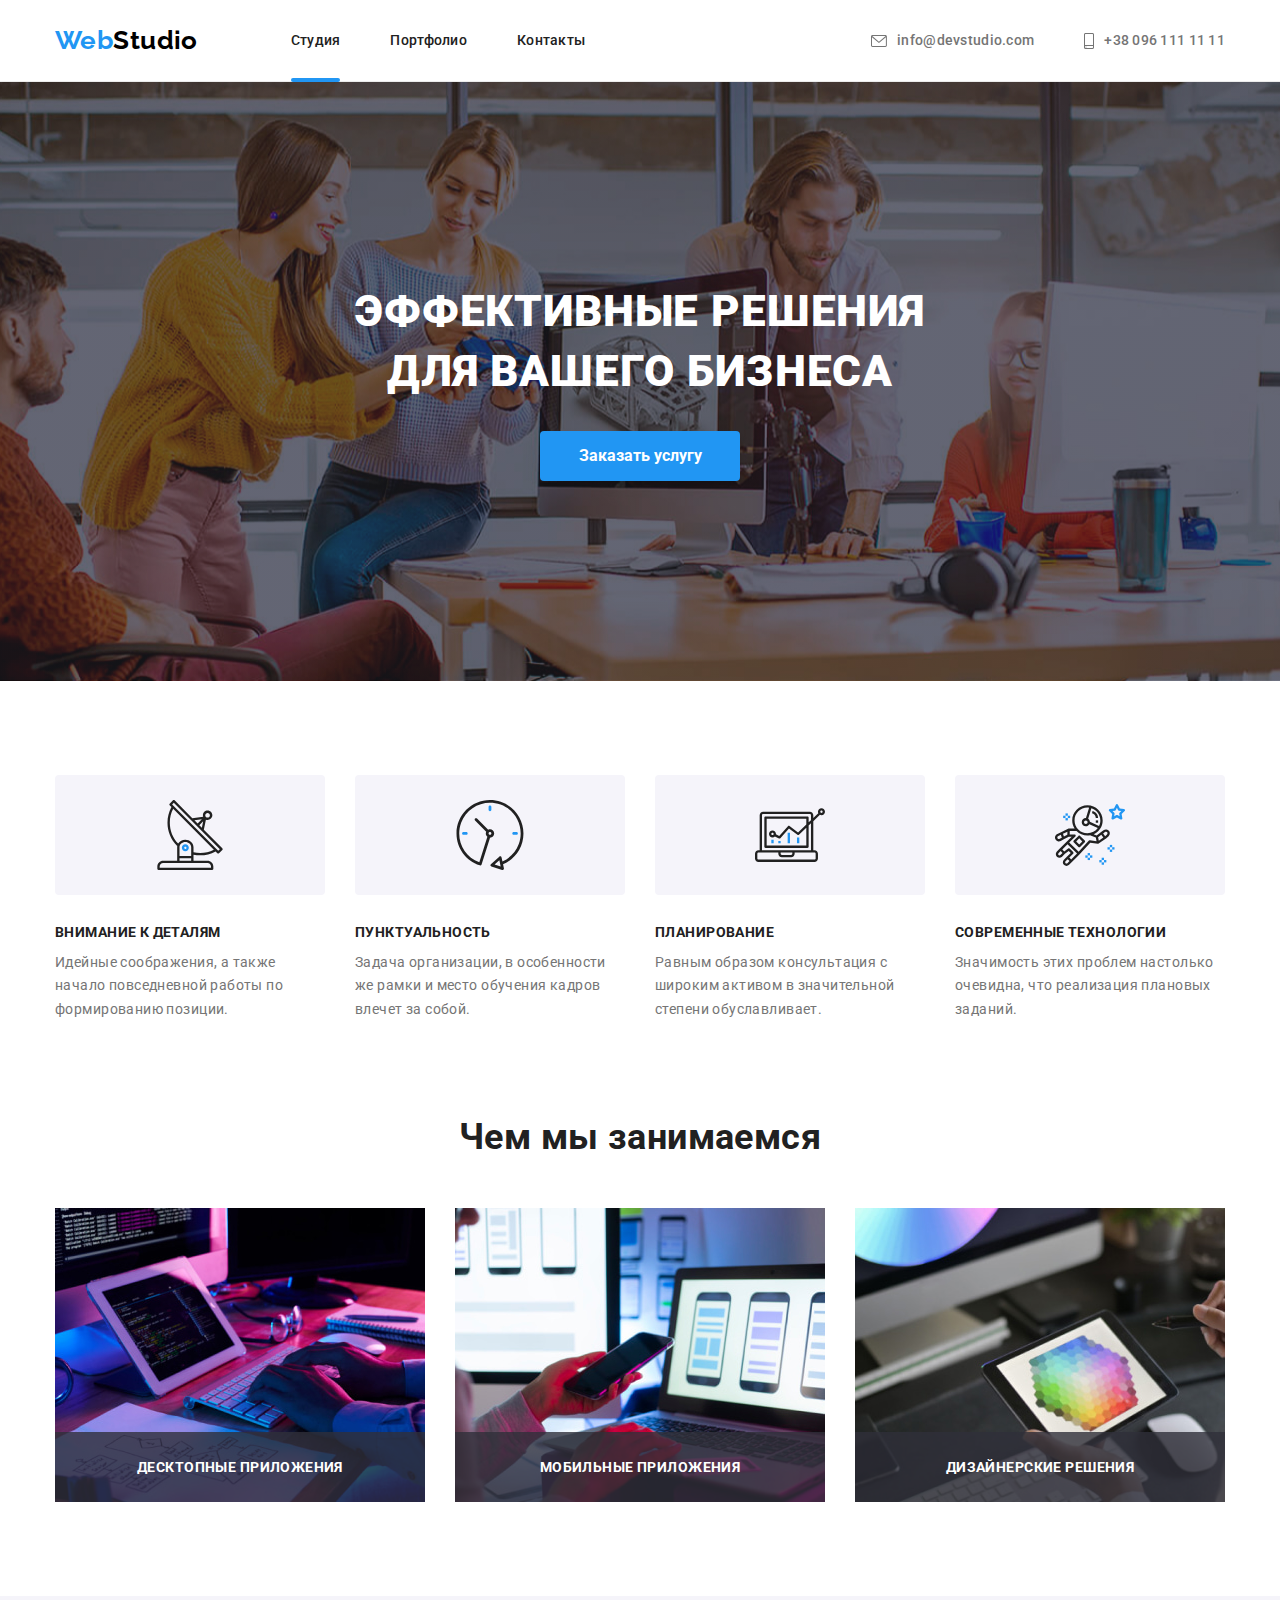
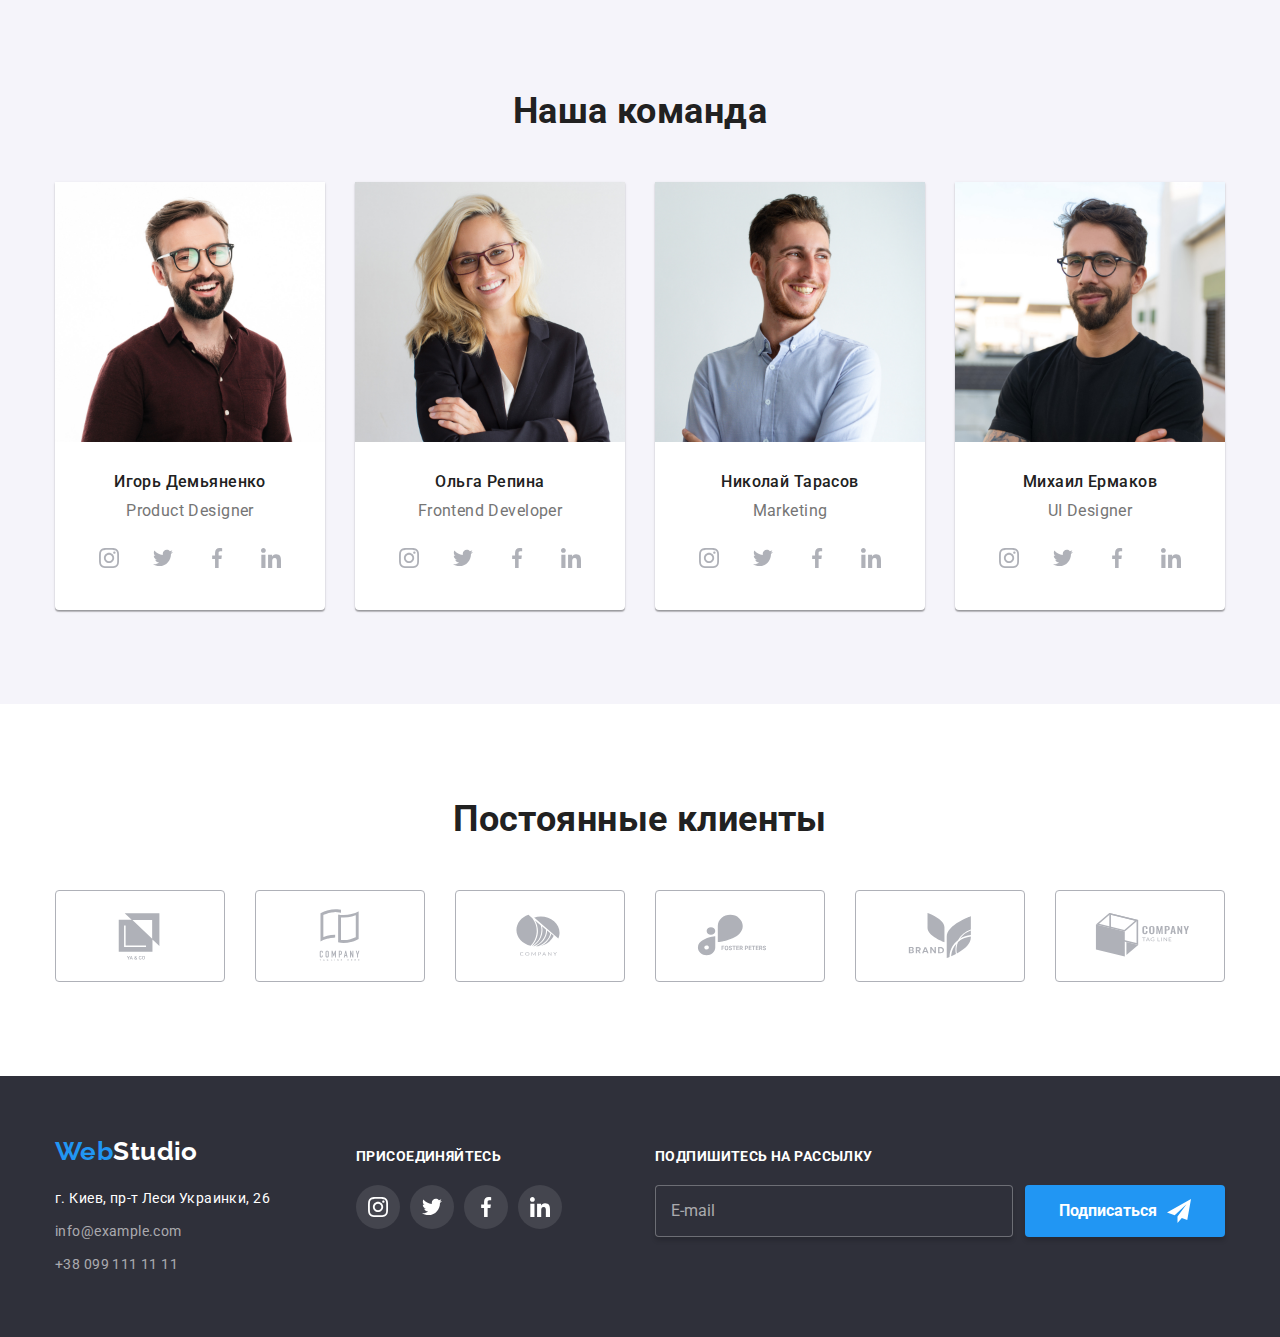
==== index.html @ 21c4114b "Initial commit" ====
<!DOCTYPE html>
<html lang="ru">
  <head>
    <meta charset="UTF-8" />
    <meta http-equiv="X-UA-Compatible" content="IE=edge" />
    <meta name="viewport" content="width=device-width, initial-scale=1.0" />
    <title>WebStudio</title>
    <!-- нормалізатор -->
    <link
      rel="stylesheet"
      href="https://cdn.jsdelivr.net/npm/modern-normalize@1.1.0/modern-normalize.min.css"
    />
    <!-- підключення шрифтів -->
    <link rel="preconnect" href="https://fonts.googleapis.com" />
    <link rel="preconnect" href="https://fonts.gstatic.com" crossorigin />
    <link
      href="https://fonts.googleapis.com/css2?family=Raleway:wght@700&family=Roboto:wght@400;500;700;900&display=swap"
      rel="stylesheet"
    />
    <!-- підключення файлу стилів -->
    <link rel="stylesheet" href="./css/styles.css" />
  </head>
  <body>
    <!--заголовок страницы-->
    <header class="header">
      <div class="container">
        <nav class="header-nav">
          <a class="logo link" href=""
            >Web<span class="logo-header">Studio</span></a
          >

          <ul class="header-nav-list">
            <li class="header-nav-item">
              <a class="header-nav-link link header-nav-link-active" href=""
                >Студия</a
              >
            </li>
            <li class="header-nav-item">
              <a class="header-nav-link link" href="./portfolio.html"
                >Портфолио</a
              >
            </li>
            <li class="header-nav-item">
              <a class="header-nav-link link" href="">Контакты</a>
            </li>
          </ul>
          <ul class="header-contacts">
            <li class="header-contacts-item">
              <a
                class="header-contacts-link link"
                href="mailto:info@devstudio.com"
              >
                <svg class="header-contacts-post header-contacts-icon">
                  <use href="./images/icons.svg#icon-post"></use>
                </svg>
                info@devstudio.com</a
              >
            </li>
            <li class="header-contacts-item">
              <a class="header-contacts-link link" href="tel:+380961111111"
                ><svg class="header-contacts-phone header-contacts-icon">
                  <use href="./images/icons.svg#icon-phone"></use>
                </svg>
                +38 096 111 11 11</a
              >
            </li>
          </ul>
        </nav>
      </div>
    </header>
    <main>
      <div class="header-underline"></div>
      <!--section hero-->
      <section class="hero">
        <div class="hero-container">
          <h1 class="hero-title">
            ЭФФЕКТИВНЫЕ РЕШЕНИЯ <br />ДЛЯ ВАШЕГО БИЗНЕСА
          </h1>
          <button class="button" type="button" data-modal-open>
            Заказать услугу
          </button>
        </div>
      </section>

      <!--Наши преимущества Features-->
      <section class="features">
        <div class="container">
          <h2 class="visually-hidden">Features</h2>
          <ul class="features-list">
            <li class="features-item">
              <div class="features-wrap">
                <svg class="features-icon">
                  <use href="./images/icons.svg#icon-antenna"></use>
                </svg>
              </div>
              <h3 class="features-list-title">ВНИМАНИЕ К ДЕТАЛЯМ</h3>
              <p class="features-list-txt">
                Идейные соображения, а также начало повседневной работы по
                формированию позиции.
              </p>
            </li>
            <li class="features-item">
              <div class="features-wrap">
                <svg class="features-icon">
                  <use href="./images/icons.svg#icon-clock"></use>
                </svg>
              </div>
              <h3 class="features-list-title">ПУНКТУАЛЬНОСТЬ</h3>
              <p class="features-list-txt">
                Задача организации, в особенности же рамки и место обучения
                кадров влечет за собой.
              </p>
            </li>
            <li class="features-item">
              <div class="features-wrap">
                <svg class="features-icon">
                  <use href="./images/icons.svg#icon-diagram"></use>
                </svg>
              </div>
              <h3 class="features-list-title">ПЛАНИРОВАНИЕ</h3>
              <p class="features-list-txt">
                Равным образом консультация с широким активом в значительной
                степени обуславливает.
              </p>
            </li>
            <li class="features-item">
              <div class="features-wrap">
                <svg class="features-icon">
                  <use href="./images/icons.svg#icon-astronaut"></use>
                </svg>
              </div>
              <h3 class="features-list-title">СОВРЕМЕННЫЕ ТЕХНОЛОГИИ</h3>
              <p class="features-list-txt">
                Значимость этих проблем настолько очевидна, что реализация
                плановых заданий.
              </p>
            </li>
          </ul>
        </div>
      </section>

      <!--Чем занимаемся Services-->
      <section class="services">
        <div class="container">
          <h2 class="title">Чем мы занимаемся</h2>
          <ul class="services-list">
            <li class="services-item">
              <div class="services-tumb">
                <img
                  class="image-block"
                  src="./images/photobox1.jpg"
                  alt="верстальщик пишет код"
                  width="370"
                  height="294"
                />
                <p class="services-tumb-text">Десктопные приложения</p>
              </div>
            </li>
            <li class="services-item">
              <div class="services-tumb">
                <img
                  class="image-block"
                  src="./images/photobox2.jpg"
                  alt="человек держит в левой руке смартфон, рядом стоит ноутбук, на котором изображено 3 смартфона"
                  width="370"
                  height="294"
                />
                <p class="services-tumb-text">Мобильные приложения</p>
              </div>
            </li>
            <li class="services-item">
              <div class="services-tumb">
                <img
                  class="image-block"
                  src="./images/photobox3.jpg"
                  alt="в левой руке планшет с изображением 6-гранника, в правой руке stylus-ручка"
                  width="370"
                  height="294"
                />
                <p class="services-tumb-text">Дизайнерские решения</p>
              </div>
            </li>
          </ul>
        </div>
      </section>
      <!--Наша команда Team-->
      <section class="team">
        <div class="container">
          <h2 class="title">Наша команда</h2>
          <ul class="team-list">
            <li class="team-item">
              <img
                class="team-image image-block"
                src="./images/teamcard1.jpg"
                alt="Игорь Демьяненко"
                width="270"
                height="260"
              />
              <h3 class="team-item-title">Игорь Демьяненко</h3>
              <p class="team-item-txt">Product Designer</p>

              <ul class="social-links">
                <li class="social-item">
                  <a class="social-link" href="">
                    <svg class="social-link-icon">
                      <use href="./images/icons.svg#icon-instagram"></use>
                    </svg>
                  </a>
                </li>
                <li class="social-item">
                  <a class="social-link" href="">
                    <svg class="social-link-icon">
                      <use href="./images/icons.svg#icon-twitter"></use>
                    </svg>
                  </a>
                </li>
                <li class="social-item">
                  <a class="social-link" href="">
                    <svg class="social-link-icon">
                      <use href="./images/icons.svg#icon-facebook"></use>
                    </svg>
                  </a>
                </li>
                <li class="social-item">
                  <a class="social-link" href="">
                    <svg class="social-link-icon">
                      <use href="./images/icons.svg#icon-linkedin"></use>
                    </svg>
                  </a>
                </li>
              </ul>
            </li>
            <li class="team-item">
              <img
                class="team-image image-block"
                src="./images/teamcard2.jpg"
                alt="Ольга Репина"
                width="270"
                height="260"
              />
              <h3 class="team-item-title">Ольга Репина</h3>
              <p class="team-item-txt">Frontend Developer</p>
              <ul class="social-links">
                <li class="social-item">
                  <a class="social-link" href="">
                    <svg class="social-link-icon">
                      <use href="./images/icons.svg#icon-instagram"></use>
                    </svg>
                  </a>
                </li>
                <li class="social-item">
                  <a class="social-link" href="">
                    <svg class="social-link-icon">
                      <use href="./images/icons.svg#icon-twitter"></use>
                    </svg>
                  </a>
                </li>
                <li class="social-item">
                  <a class="social-link" href="">
                    <svg class="social-link-icon">
                      <use href="./images/icons.svg#icon-facebook"></use>
                    </svg>
                  </a>
                </li>
                <li class="social-item">
                  <a class="social-link" href="">
                    <svg class="social-link-icon">
                      <use href="./images/icons.svg#icon-linkedin"></use>
                    </svg>
                  </a>
                </li>
              </ul>
            </li>
            <li class="team-item">
              <img
                class="team-image image-block"
                src="./images/teamcard3.jpg"
                alt="Николай Тарасов"
                width="270"
                height="260"
              />
              <h3 class="team-item-title">Николай Тарасов</h3>
              <p class="team-item-txt">Marketing</p>
              <ul class="social-links">
                <li class="social-item">
                  <a class="social-link" href="">
                    <svg class="social-link-icon">
                      <use href="./images/icons.svg#icon-instagram"></use>
                    </svg>
                  </a>
                </li>
                <li class="social-item">
                  <a class="social-link" href="">
                    <svg class="social-link-icon">
                      <use href="./images/icons.svg#icon-twitter"></use>
                    </svg>
                  </a>
                </li>
                <li class="social-item">
                  <a class="social-link" href="">
                    <svg class="social-link-icon">
                      <use href="./images/icons.svg#icon-facebook"></use>
                    </svg>
                  </a>
                </li>
                <li class="social-item">
                  <a class="social-link" href="">
                    <svg class="social-link-icon">
                      <use href="./images/icons.svg#icon-linkedin"></use>
                    </svg>
                  </a>
                </li>
              </ul>
            </li>
            <li class="team-item">
              <img
                class="team-image image-block"
                src="./images/teamcard4.jpg"
                alt="Михаил Ермаков"
                width="270"
                height="260"
              />
              <h3 class="team-item-title">Михаил Ермаков</h3>
              <p class="team-item-txt">UI Designer</p>
              <ul class="social-links">
                <li class="social-item">
                  <a class="social-link" href="">
                    <svg class="social-link-icon">
                      <use href="./images/icons.svg#icon-instagram"></use>
                    </svg>
                  </a>
                </li>
                <li class="social-item">
                  <a class="social-link" href="">
                    <svg class="social-link-icon">
                      <use href="./images/icons.svg#icon-twitter"></use>
                    </svg>
                  </a>
                </li>
                <li class="social-item">
                  <a class="social-link" href="">
                    <svg class="social-link-icon">
                      <use href="./images/icons.svg#icon-facebook"></use>
                    </svg>
                  </a>
                </li>
                <li class="social-item">
                  <a class="social-link" href="">
                    <svg class="social-link-icon">
                      <use href="./images/icons.svg#icon-linkedin"></use>
                    </svg>
                  </a>
                </li>
              </ul>
            </li>
          </ul>
        </div>
      </section>
      <!-- Our Clients Наші постійні клієнти -->
      <section class="clients">
        <div class="container">
          <h2 class="title">Постоянные клиенты</h2>
          <ul class="clients-list">
            <li class="clients-item">
              <a class="clients-link" href=""
                ><svg class="icon">
                  <use href="./images/icons.svg#icon-client1"></use>
                </svg>
              </a>
            </li>
            <li class="clients-item">
              <a class="clients-link" href="">
                <svg class="icon">
                  <use href="./images/icons.svg#icon-client2"></use>
                </svg>
              </a>
            </li>
            <li class="clients-item">
              <a class="clients-link" href="">
                <svg class="icon">
                  <use href="./images/icons.svg#icon-client3"></use>
                </svg>
              </a>
            </li>
            <li class="clients-item">
              <a class="clients-link" href="">
                <svg class="icon">
                  <use href="./images/icons.svg#icon-client4"></use>
                </svg>
              </a>
            </li>
            <li class="clients-item">
              <a class="clients-link" href="">
                <svg class="icon">
                  <use href="./images/icons.svg#icon-client5"></use>
                </svg>
              </a>
            </li>
            <li class="clients-item">
              <a class="clients-link" href="">
                <svg class="icon">
                  <use href="./images/icons.svg#icon-client6"></use>
                </svg>
              </a>
            </li>
          </ul>
        </div>
      </section>
    </main>
    <!--подвал страницы-->
    <footer class="footer">
      <div class="footer-container container">
        <div class="footer-inner-adress">
          <a class="logo link" href=""
            >Web<span class="logo-footer">Studio</span></a
          >
          <address class="footer-text">
            <ul class="footer-list">
              <li class="footer-list-item">г. Киев, пр-т Леси Украинки, 26</li>
              <li class="footer-list-item">
                <a class="footer-contacts link" href="mailto:info@example.com"
                  >info@example.com</a
                >
              </li>
              <li class="footer-list-item">
                <a class="footer-contacts link" href="tel:+380991111111"
                  >+38 099 111 11 11</a
                >
              </li>
            </ul>
          </address>
        </div>
        <div class="footer-inner-link">
          <p class="fotter-inner-text">присоединяйтесь</p>
          <ul class="social-links">
            <li class="social-item">
              <a class="social-link" href="">
                <svg class="social-link-icon">
                  <use href="./images/icons.svg#icon-instagram"></use>
                </svg>
              </a>
            </li>
            <li class="social-item">
              <a class="social-link" href="">
                <svg class="social-link-icon">
                  <use href="./images/icons.svg#icon-twitter"></use>
                </svg>
              </a>
            </li>
            <li class="social-item">
              <a class="social-link" href="">
                <svg class="social-link-icon">
                  <use href="./images/icons.svg#icon-facebook"></use>
                </svg>
              </a>
            </li>
            <li class="social-item">
              <a class="social-link" href="">
                <svg class="social-link-icon">
                  <use href="./images/icons.svg#icon-linkedin"></use>
                </svg>
              </a>
            </li>
          </ul>
        </div>
        <form class="form-news">
          <div class="form-newsletter">
            <label for="email" class="form-newsletter-label">
              Подпишитесь на рассылку
            </label>
            <div class="form-newsletter-wrap">
              <input
                id="email"
                type="email"
                name="email"
                placeholder="E-mail"
                class="form-newsletter-input"
              />
              <button type="submit" class="form-newsletter-button button">
                <span class="form-newletter-text">Подписаться</span>
                <svg class="form-newsletter-icon">
                  <use href="./images/icons.svg#icon-send"></use>
                </svg>
              </button>
            </div>
          </div>
        </form>
      </div>
    </footer>
    <!-- модальне вікно -->
    <div class="beckdrop is-hidden" data-modal>
      <div class="modal">
        <button class="modal-button" type="button" data-modal-close>
          <svg class="modal-icon">
            <use href="./images/icons.svg#icon-close-18"></use>
          </svg>
        </button>
        <p class="modal-title">Оставьте свои данные, мы вам перезвоним</p>
        <form name="form-contacts-callback" class="form-contacts-callback">
          <div class="contacts-callback-wrap">
            <label for="name" class="contacts-callback-label">Имя</label>
            <div class="contacts-callback-inner contacts-callback-box">
              <svg class="contacts-callback-icon">
                <use href="./images/icons.svg#icon-person"></use>
              </svg>
              <input
                id="name"
                type="text"
                name="name"
                class="contacts-callback-input"
              />
            </div>

            <label for="phone" class="contacts-callback-label">Телефон</label>
            <div class="contacts-callback-inner contacts-callback-box">
              <svg class="contacts-callback-icon">
                <use href="./images/icons.svg#icon-phone-modal"></use>
              </svg>
              <input
                id="phone"
                type="tel"
                name="phone"
                class="contacts-callback-input"
              />
            </div>

            <label for="email" class="contacts-callback-label">Почта</label>
            <div class="contacts-callback-inner contacts-callback-box">
              <svg class="contacts-callback-icon">
                <use href="./images/icons.svg#icon-email-modal"></use>
              </svg>
              <input
                id="email"
                type="email"
                name="email"
                class="contacts-callback-input"
              />
            </div>

            <label for="comment" class="contacts-callback-label"
              >Комментарий</label
            >
            <textarea
              id="comment"
              name="comment"
              placeholder="Введите текст"
              class="contacts-callback-textarea contacts-callback-box"
            ></textarea>

            <div class="contacts-callback-check">
              <input
                id="check-contacts"
                type="checkbox"
                name="check-contacts"
                value="enabled"
                class="contacts-callback-checkbox visually-hidden"
              />

              <label for="check-contacts">
                <span class="check-contacts-label"
                  >Соглашаюсь с рассылкой и принимаю</span
                >
                <a class="check-contacts-link link" href="">Условия договора</a>
              </label>
            </div>
          </div>
          <button class="button submit-button" type="submit">Отправить</button>
        </form>
      </div>
    </div>
    <script src="./js/modal.js"></script>
  </body>
</html>
---- css/styles.css ----
:root {
  /* час трансформації */
  --trans-duration: 250ms;
  /* функція розподілу часу */
  --trans-timing-func: cubic-bezier(0.4, 0, 0.2, 1);
  /* основний шрифт */
  --primary-font: roboto, sans-serif;
  /* шрифт для лого */
  --logo-font: Raleway, sans-serif;
  /* секція з темним фоном */
  /* фон */
  --bgc-dark: #2f303a;
  --bgc-dark-alpha: #2f303acc;

  /* основний колір тексту */
  --color-primary-dark: #ffffff;
  /* колір пошти і номера телефону в футері*/
  --color-footer-contacts: rgba(255, 255, 255, 0.6);

  /* cекція з світлим фоном */
  /* основний фон */
  --bcg-light: #ffffff;
  /* основний колір тексту */
  --color-primary-light: #757575;

  /* секція Наша команда, фон */
  --bcg-team: #f5f4fa;

  /* Лого WebStudio */
  /* перший колір тексту в логотипі */
  --color-logo-primary: #2196f3;
  /* другий колір тексту логотипу в хедері */
  --color-logo-header-secondary: #000000;
  /* другий колір тексту логотипу в футері */
  --color-logo-footer-secondary: #ffffff;

  /* колір тексту навігації і заголовків */
  --color-title-nav: #212121;

  /* колір активності посилань */
  --color-nav-active: #2196f3;

  /* фон в секції Hero */
  --bcg-hero: #c4c4c4;

  /* кнопка Hero */
  --bcg-button-primary: #2196f3;
  --color-button: #ffffff;
  /* фон hover кнопки */
  --bcg-button-hover: #188ce8;

  /* кнопка портфоліо */
  --bgc-portfolio-button: #f5f4fa;
  --color-portfolio-button: #212121;
  /* кнопка портфоліо в ховері */
  --bgc-portfolio-button-hover: #2196f3;
  --color-portfolio-button-hover: #ffffff;
  --color-clients: #afb1b8;
}

/* основні властивості body */
body {
  background-color: var(--bcg-light);
  color: var(--color-primary-light);
  font-family: var(--primary-font);
  font-size: 14px;
  font-weight: 400;
  letter-spacing: 0.03em;
}
/* прибирання маркерів в списках */
h1,
h2,
h3,
h4,
h5,
h6,
p {
  margin: 0;
}
ul {
  list-style: none;
  margin: 0;
  padding-left: 0;
}
.image-block {
  display: block;
}

/* прибирання підкреслення в посиланнях */
.link {
  text-decoration: none;
}
.container {
  width: 1200px;
  padding-left: 15px;
  padding-right: 15px;
  margin-left: auto;
  margin-right: auto;
}
a:focus-visible {
  outline: 0px;
}
/* Header */
.header {
  padding-top: 25px;
  padding-bottom: 25px;
}
.header-nav {
  display: flex;
  align-items: center;
}
/* WebStudio */
.logo {
  font-family: var(--logo-font);
  font-weight: 700;
  font-size: 26px;
  line-height: 1.2;
  color: var(--color-logo-primary);
}

.logo-header {
  color: var(--color-logo-header-secondary);
}
/* header-nav */
.header-nav-list {
  display: flex;
  margin-left: 93px;
  font-weight: 500;
  line-height: 1.17;
  letter-spacing: 0.02em;
}
/* .header-nav-item {
  position: relative;
} */
.header-nav-item:not(:first-child) {
  margin-left: 50px;
}
.header-nav-link {
  color: var(--color-title-nav);
  transition-property: color;
  transition-duration: var(--trans-duration);
  transition-timing-function: var(--trans-timing-func);
}
.header-nav-link:hover,
.header-nav-link:focus {
  color: var(--color-nav-active);
}
.header-nav-link-active {
  position: relative;
}
.header-nav-link-active::after {
  content: "";
  position: absolute;

  width: 100%;
  height: 4px;
  border-radius: 2px;
  background-color: var(--color-nav-active);
  bottom: -34px;
  left: 0;
  pointer-events: none;
  transition-property: background-color;
  transition-duration: var(--trans-duration);
  transition-timing-function: var(--trans-timing-func);
}
.header-nav-link-active:hover::after {
  background-color: var(--color-nav-active);
}
/* header-contacts */
.header-contacts {
  display: flex;

  margin-left: auto;
  font-weight: 500;
  line-height: 1.14;
  letter-spacing: 0.02em;
  list-style: none;
}
.header-contacts-item:last-child {
  margin-left: 50px;
}
.header-contacts-link {
  display: flex;
  align-items: center;

  color: inherit;
  transition-property: color;
  transition-duration: var(--trans-duration);
  transition-timing-function: var(--trans-timing-func);
}
.header-contacts-link:hover,
.header-contacts-link:focus {
  color: var(--color-nav-active);
}
.header-contacts-icon {
  fill: currentColor;
  margin-right: 10px;
}
.header-contacts-post {
  width: 16px;
  height: 12px;
}
.header-contacts-phone {
  width: 10px;
  height: 16px;
}

/* main */
/* лінія під Хедером */
.header-underline {
  border-bottom: 1px solid #ececec;
}
/* hero */
.hero {
  background-color: var(--bcg-hero);
  letter-spacing: 0.06em;
  padding-top: 200px;
  padding-bottom: 200px;
  text-align: center;
  background-image: linear-gradient(
      rgba(47, 48, 58, 0.4),
      rgba(47, 48, 58, 0.4)
    ),
    url(../images/hero-img.jpg);
  background-repeat: no-repeat;
  background-position: calc(100% / 2) calc(100% / 2);
  background-size: 1600px, 1600px;
}

.hero-title {
  font-weight: 900;
  font-size: 44px;
  line-height: 1.35;
  margin-bottom: 30px;
  text-transform: uppercase;
  color: var(--color-primary-dark);
}
.button {
  font-family: inherit;
  font-weight: 700;
  font-size: 16px;
  line-height: 1.85;
  display: inline-flex;
  justify-content: center;
  align-items: center;
  min-width: 200px;
  padding: 10px 32px;
  cursor: pointer;
  border-width: 0px;
  border-radius: 4px;
  box-shadow: 0 4px 4px rgba(0, 0, 0, 0.15);
  background-color: var(--bcg-button-primary);
  color: var(--color-button);
  transition-property: background-color;
  transition-duration: var(--trans-duration);
  transition-timing-function: var(--trans-timing-func);
}
.button:hover,
.button:focus {
  background-color: var(--bcg-button-hover);
}

/* section Features */

.features {
  padding-top: 94px;
  padding-bottom: 94px;
}
.features-list {
  display: flex;
  text-align: left;
}
.features-item {
  flex-basis: 270px;
}
.features-item:not(:first-child) {
  margin-left: 30px;
}
.features-wrap {
  display: flex;
  align-items: center;
  justify-content: center;
  width: 100%;
  height: 120px;
  margin-bottom: 30px;
  background-color: var(--bcg-team);
  border-radius: 4px;
}
.features-icon {
  width: 70px;
  height: 70px;
}

.features-list-title {
  color: var(--color-title-nav);
  font-weight: 700;
  font-size: 14px;
  line-height: 1.14;
  margin-bottom: 10px;
  text-transform: uppercase;
}

.features-list-txt {
  line-height: 1.7;
}

/* section Servises */
.services {
  padding-top: 0px;
  padding-bottom: 94px;
  text-align: center;
}

.services-list {
  display: flex;
}
.title {
  margin-bottom: 50px;

  font-size: 36px;
  line-height: 1.17;

  color: var(--color-title-nav);
}
.services-item:not(:first-child) {
  margin-left: 30px;
}

.services-tumb {
  position: relative;
}

.services-tumb-text {
  width: 370px;
  height: 70px;
  display: flex;
  align-items: center;
  justify-content: center;
  font-weight: 700;
  text-transform: uppercase;
  background-color: Var(--bgc-dark-alpha);
  color: var(--color-primary-dark);
  position: absolute;
  left: 0;
  bottom: 0;
}

/* section team */
.team {
  background-color: var(--bcg-team);
  padding-top: 94px;
  padding-bottom: 94px;
  text-align: center;
}
.team-list {
  display: flex;
}
.team-item:not(:first-child) {
  margin-left: 30px;
}
.team-item {
  padding-bottom: 30px;
  background-color: #ffffff;
  font-size: 16px;
  line-height: 1.19;

  border-radius: 0 0 4px 4px;
  box-shadow: 0px 2px 1px rgba(0, 0, 0, 0.2), 0px 1px 1px rgba(0, 0, 0, 0.14),
    0px 1px 3px rgba(0, 0, 0, 0.12);
}
.team-image {
  margin-bottom: 30px;
}

.team-item-title {
  font-size: inherit;
  margin-bottom: 10px;
  font-weight: 500;
  color: var(--color-title-nav);
}
.team-item-txt {
  margin-bottom: 16px;
}
.social-links {
  display: flex;
  align-items: center;
  justify-content: center;
}
.social-item:not(:last-child) {
  margin-right: 10px;
}
.social-link {
  display: flex;
  align-items: center;
  justify-content: center;
  width: 44px;
  height: 44px;
  border: 1px solid transparent;
  border-radius: 50% 50%;
  color: var(--color-clients);
  transition-property: color, background-color;
  transition-duration: var(--trans-duration);
  transition-timing-function: var(--trans-timing-func);
}
.social-link:hover,
.social-link:focus {
  color: var(--color-button);
  background-color: var(--color-nav-active);
}

.social-link-icon {
  width: 20px;
  height: 20px;
  fill: currentColor;
}
/* Our clients Наші постійні клієнти */

.clients {
  padding-top: 94px;
  padding-bottom: 94px;
  text-align: center;
}
.clients-list {
  display: flex;
  align-items: center;
  justify-content: center;
}
.clients-link {
  display: flex;
  align-items: center;
  justify-content: center;

  width: 170px;
  height: 92px;
  border: 1px solid var(--color-clients);
  border-radius: 4px;
  color: var(--color-clients);
  transition-property: color, border-color;
  transition-duration: var(--trans-duration);
  transition-timing-function: var(--trans-timing-func);
}
.clients-item:not(:last-child) {
  margin-right: 30px;
}
.clients-link .icon {
  width: 106px;
  height: 60px;
  fill: currentColor;
}
.clients-link:hover,
.clients-link:focus {
  border-color: var(--color-nav-active);
  color: var(--color-nav-active);
}

/* Fotter */

.footer {
  background-color: var(--bgc-dark);
  text-align: left;
  padding-top: 60px;
  padding-bottom: 60px;
}

.footer-container {
  display: flex;
}
.footer-inner-adress {
  margin-right: 70px;
}
.logo-footer {
  color: var(--color-logo-footer-secondary);
}

.footer-text {
  font-style: normal;
  margin-top: 20px;
  line-height: 1.71;
  color: var(--color-primary-dark);
}
.footer-list {
  width: 231px;
}
.footer-list-item:not(:last-child) {
  margin-bottom: 9px;
}
.footer-contacts {
  color: var(--color-footer-contacts);
  transition-property: color;
  transition-duration: var(--trans-duration);
  transition-timing-function: var(--trans-timing-func);
}

.footer-contacts:hover,
.footer-contacts:focus {
  color: var(--color-nav-active);
}

.footer-inner-link {
  margin-right: 93px;
}

.fotter-inner-text,
.form-newsletter-label {
  padding-top: 12px;
  font-weight: 700;
  text-transform: uppercase;
  line-height: 1.17;
  color: var(--color-primary-dark);
}

.footer-inner-link > .social-links {
  margin-top: 20px;
  fill: currentColor;
}
.footer-inner-link .social-link {
  background-color: rgba(255, 255, 255, 0.1);
  color: var(--color-primary-dark);
}
.footer-inner-link .social-link:hover,
.footer-inner-link .social-link:focus {
  background-color: var(--color-nav-active);
}

.footer-inner-link .social-link-icon {
  fill: currentColor;
}
.form-news {
  flex-grow: 1;
}
.form-newsletter {
  display: flex;
  flex-direction: column;
}
.form-newsletter-label {
  margin-bottom: 20px;
}
.form-newsletter-wrap {
  display: flex;
  justify-content: space-between;
}
.form-newsletter-input:focus-within {
  border-color: var(--color-nav-active);
  /* color: var(--color-nav-active); */
}
/* .form-newsletter-input:focus-within::placeholder {
  color: var(--color-nav-active);
} */

.form-newsletter-input::placeholder {
  color: var(--color-footer-contacts);
}
.form-newsletter-input {
  padding: 15px;
  margin-right: 12px;
  border: 1px solid;
  border-color: rgba(255, 255, 255, 0.3);
  box-shadow: 0px 4px 4px 0px #00000026;

  background-color: var(--bgc-dark);
  border-radius: 4px;
  flex-grow: 1;
  font-family: inherit;
  font-weight: 400;
  font-size: 16px;
  line-height: 1.25;
  color: var(--color-footer-contacts);
  outline: transparent;
  transition-property: border-color;
  transition-duration: var(--trans-duration);
  transition-timing-function: var(--trans-timing-func);
}
.form-newsletter-button {
  padding: 10px 29px;
  flex-grow: 0;
  margin-right: 0;
}
.form-newletter-text {
  margin-right: 10px;
}
.form-newsletter-icon {
  width: 24px;
  height: 24px;
  fill: currentColor;
}

/* portfolio */
.gallery {
  padding-top: 94px;
  padding-bottom: 94px;
}
/* кнопки */
.gallery-button-list {
  display: flex;
  justify-content: center;
  margin-bottom: 50px;
}
.gallery-button-item:nth-child(n + 2) {
  margin-left: 8px;
}
.gallery-button {
  padding: 6px 22px;
  font-family: inherit;
  font-weight: 500;
  font-size: 16px;
  line-height: 1.85;

  cursor: pointer;
  border: 0px;
  border-radius: 4px;

  background-color: var(--bgc-portfolio-button);
  color: var(--color-portfolio-button);
  transition-property: color, background-color, box-shadow;
  transition-duration: var(--trans-duration);
  transition-timing-function: var(--trans-timing-func);
}

.gallery-button:hover,
.gallery-button:focus {
  background-color: var(--bgc-portfolio-button-hover);
  color: var(--color-portfolio-button-hover);
  box-shadow: 0px 2px 2px 0px rgba(0, 0, 0, 0.12),
    0px 1px 2px 0px rgba(0, 0, 0, 0.08), 0px 3px 1px 0px rgba(0, 0, 0, 0.1);
}
/* галерея */
.gallery-card-list {
  display: flex;
  flex-wrap: wrap;
}
.gallery-card-link {
  max-width: 370px;
  display: block;
  text-align: left;
  transition-property: box-shadow;
  transition-duration: var(--trans-duration);
  transition-timing-function: var(--trans-timing-func);
}
.gallery-card-item:not(:nth-child(3n + 1)) {
  margin-left: 30px;
}
.gallery-card-link:hover {
  box-shadow: 1px 4px 6px 0px rgba(0, 0, 0, 0.16),
    0px 4px 4px 0px rgba(0, 0, 0, 0.06), 0px 1px 1px 0px rgba(0, 0, 0, 0.12);
}
.gallery-card-item:nth-child(-n + 6) {
  margin-bottom: 30px;
}
.gallery-card-item img {
  display: block;
}
.gallery-card-desc {
  padding: 20px 24px;

  border-left: 1px solid #eeeeee;
  border-bottom: 1px solid #eeeeee;
  border-right: 1px solid #eeeeee;
}
.gallery-card-title {
  font-weight: 700;
  font-size: 18px;
  line-height: 2;
  letter-spacing: 0.06em;

  color: var(--color-title-nav);
}
.gallery-card-text {
  font-size: 16px;
  line-height: 1.87;
  color: var(--color-primary-light);
}
/* overlay */
.gallery-card-tumb {
  position: relative;
  overflow: hidden;
}
.card-overlay {
  position: absolute;
  left: 0;
  bottom: 0;

  transition: transform;
  transition-duration: var(--trans-duration);
  transition-timing-function: var(--trans-timing-func);
  transform: translateY(100%);

  background-color: var(--color-nav-active);
  color: var(--color-primary-dark);

  font-size: 18px;
  line-height: 1.55;
  padding-left: 24px;
  padding-right: 24px;
  display: flex;
  align-items: center;
  width: 100%;
  height: 100%;
}
.gallery-card-link:hover .card-overlay {
  transform: translateY(0);
}
/* робить елемент невидимим */
.visually-hidden {
  position: absolute;
  white-space: nowrap;
  width: 1px;
  height: 1px;
  overflow: hidden;
  border: 0;
  padding: 0;
  clip: rect(0 0 0 0);
  clip-path: inset(50%);
  margin: -1px;
}
.beckdrop {
  position: fixed;
  left: 50%;
  top: 0;
  transform: translate(-50%);
  width: 100vw;
  height: 100vh;
  background-color: #00000033;
  visibility: visible;
  pointer-events: initial;
  opacity: 1;
}
.modal {
  display: flex;
  flex-direction: column;
  justify-content: space-between;
  position: absolute;
  left: 50%;
  top: 50%;
  opacity: 1;
  transform: translate(-50%, -50%) scale(1);

  width: 528px;
  height: 581px;
  padding: 40px;

  border-radius: 4px;
  background-color: #ffffff;

  box-shadow: 0px 2px 1px 0px #00000033, 0px 1px 1px 0px #00000024,
    0px 1px 3px 0px #0000001f;

  transition-property: transform, opacity;
  transition-duration: var(--trans-duration);
  transition-timing-function: var(--trans-timing-func);
}
.form-contacts-callback {
  height: 100%;
  display: flex;
  flex-direction: column;
}

.modal-title {
  font-weight: 700;
  font-size: 20px;
  line-height: 1.15;
  margin-bottom: 12px;
  text-align: Center;
  color: #212121;
}

.contacts-callback-wrap {
  display: flex;
  flex-grow: 1;
  flex-direction: column;
  justify-content: space-between;
}
.contacts-callback-label {
  margin-bottom: 4px;
  font-size: 12px;
  line-height: 1.17;
  letter-spacing: 0.01em;
}
.contacts-callback-box {
  padding: 11px 12px;
  outline: transparent;
  border: 1px solid rgba(33, 33, 33, 0.2);
  border-radius: 4px;
}

.contacts-callback-inner {
  height: 40px;
  margin-bottom: 10px;
  color: var(--color-title-nav);
  display: flex;
  justify-content: space-between;
  align-items: center;
  transition: border-color, color;
  transition-duration: var(--trans-duration);
  transition-timing-function: var(--trans-timing-func);
}
.contacts-callback-icon {
  width: 18px;
  height: 18px;
  margin-right: 12px;
  fill: currentColor;
}

.contacts-callback-inner:focus-within {
  border-color: var(--color-nav-active);
  color: var(--color-nav-active);
}

.contacts-callback-textarea {
  flex-grow: 1;
  resize: none;
  margin-bottom: 20px;
  transition: border-color;
  transition-duration: var(--trans-duration);
  transition-timing-function: var(--trans-timing-func);
}
.contacts-callback-textarea:focus-within {
  border-color: var(--color-nav-active);
}

.contacts-callback-textarea::placeholder {
  font-size: 14px;
  line-height: 1.14;
  letter-spacing: 0.01em;

  color: rgba(117, 117, 117, 0.5);
}
.contacts-callback-check {
  margin-left: auto;
  margin-right: auto;
}
.contacts-callback-input {
  flex-grow: 1;
  border: none;
  outline: transparent;
}
.contacts-callback-checkbox {
  color: white;
  border: none;
  outline: transparent;
}

.contacts-callback-checkbox + label {
  display: inline-flex;
  align-items: center;
  cursor: pointer;
  margin-bottom: 30px;
}

.contacts-callback-checkbox + label::before {
  content: "";
  display: inline-block;
  width: 16px;
  height: 15px;
  margin-right: 8px;
  background-color: var(--bcg-light);
  transition: background-image, background-color;
  transition-duration: var(--trans-duration);
  transition-timing-function: var(--trans-timing-func);
  background-image: url("../images/icon-checkbox.svg");
  background-position: 50% 50%;
  background-repeat: no-repeat;
}

.contacts-callback-checkbox:checked + label::before {
  content: "";
  display: inline-block;
  width: 16px;
  height: 15px;
  margin-right: 8px;
  background-color: var(--color-nav-active);

  background-image: url("../images/icon-checked.svg");
  background-position: 50% 50%;
  background-repeat: no-repeat;
}

.check-contacts-label {
  font-size: 14px;
  line-height: 1.71;
  margin-right: 4px;
  color: var(--color-primary-light);
}
.check-contacts-link {
  color: var(--color-nav-active);
  position: relative;
}
.check-contacts-link::after {
  content: "";
  position: absolute;
  width: 100%;
  height: 1px;
  left: 0;
  bottom: 0;
  background-color: var(--color-nav-active);
}
.submit-button {
  margin-left: auto;
  margin-right: auto;
}

.modal-button {
  position: absolute;
  top: 8px;
  right: 8px;
  padding: 6px;
  border: 1px solid #0000001a;
  background-color: #ffffff;
  border-radius: 50%;
  display: flex;
  align-items: center;
  justify-content: center;
  cursor: pointer;
  color: #000000;
}
.modal-button:hover,
.modal-button:focus {
  color: var(--color-nav-active);
}
.modal-icon {
  width: 18px;
  height: 18px;
  fill: currentColor;
}
.beckdrop.is-hidden > .modal {
  transform: translate(-50%, -50%) scale(0);
  opacity: 0;
}
.beckdrop.is-hidden {
  visibility: hidden;
  transition: opacity (0);

  transition-delay: var(--trans-duration);
  pointer-events: none;
}
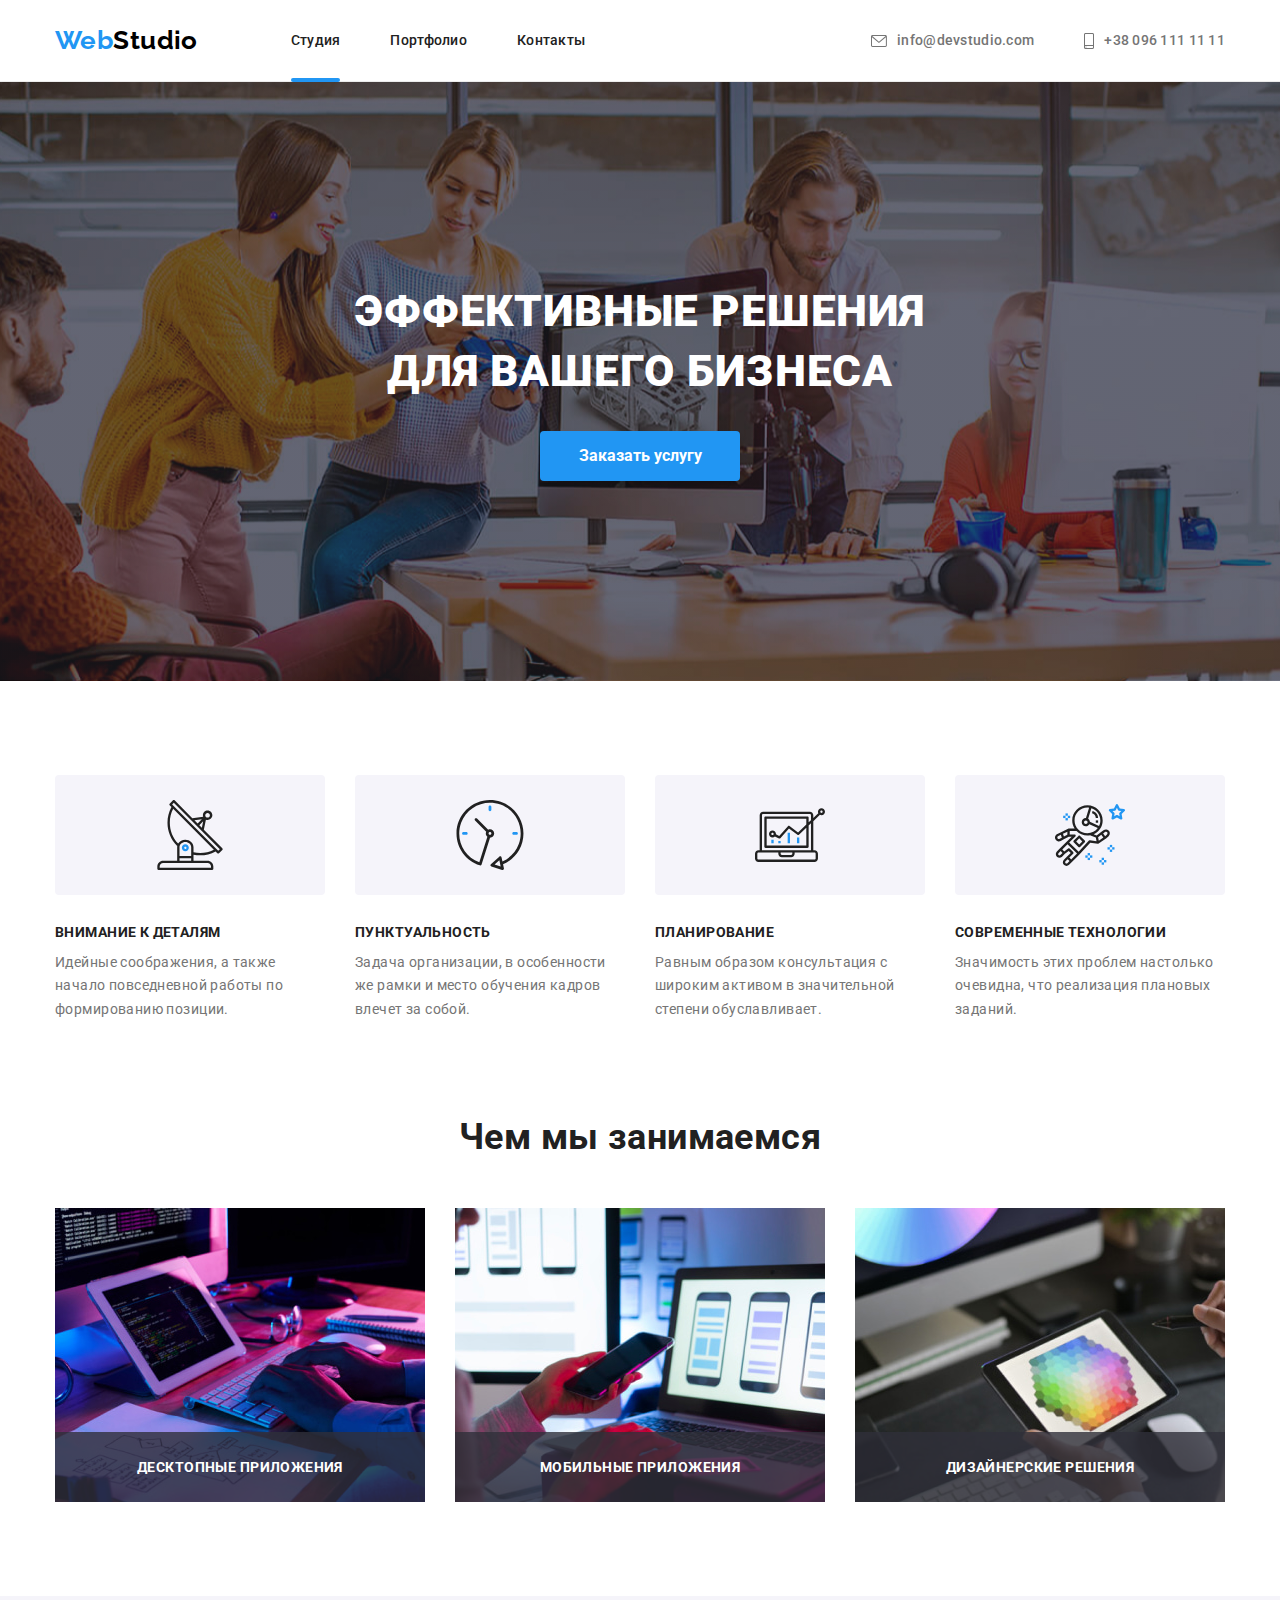
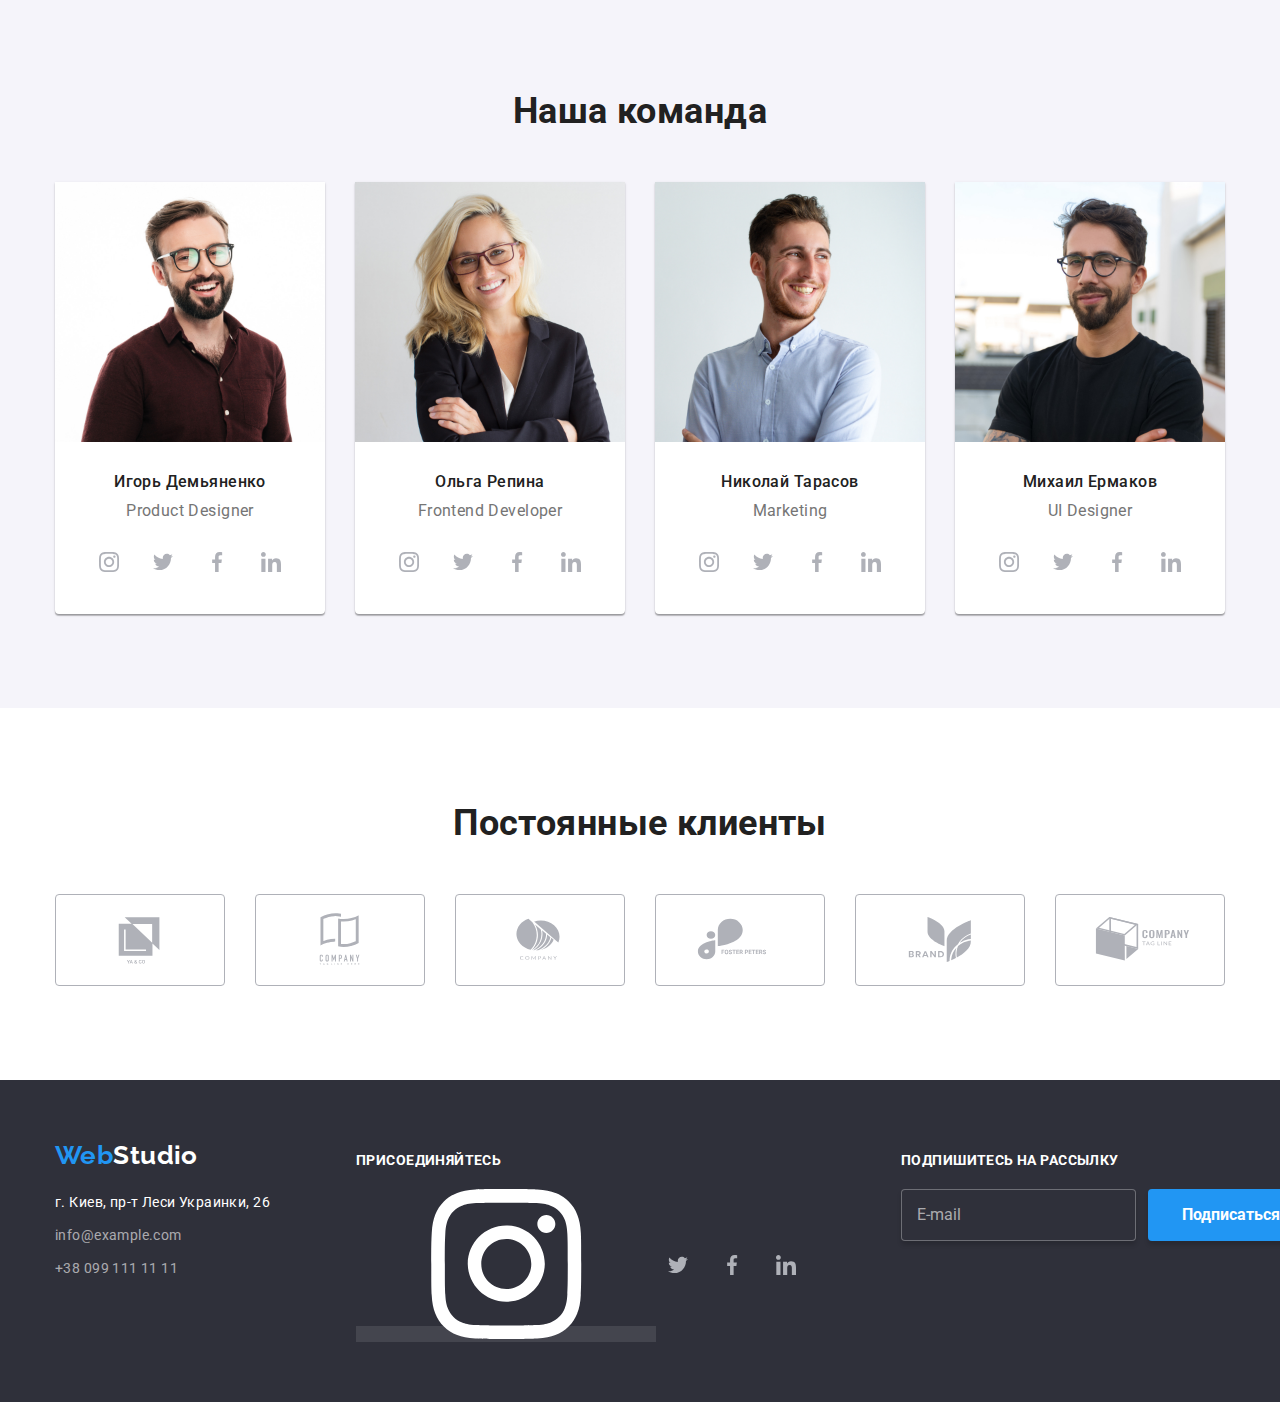
==== commit b8bdd8b4: "social links BEM. start" ====
--- a/index.html
+++ b/index.html
@@ -24,52 +24,45 @@
     <!--заголовок страницы-->
     <header class="header">
       <div class="container">
-        <nav class="header-nav">
-          <a class="logo link" href=""
-            >Web<span class="logo-header">Studio</span></a
-          >
-
-          <ul class="header-nav-list">
-            <li class="header-nav-item">
-              <a class="header-nav-link link header-nav-link-active" href=""
-                >Студия</a
-              >
-            </li>
-            <li class="header-nav-item">
-              <a class="header-nav-link link" href="./portfolio.html"
-                >Портфолио</a
-              >
-            </li>
-            <li class="header-nav-item">
-              <a class="header-nav-link link" href="">Контакты</a>
-            </li>
-          </ul>
-          <ul class="header-contacts">
-            <li class="header-contacts-item">
-              <a
-                class="header-contacts-link link"
-                href="mailto:info@devstudio.com"
-              >
-                <svg class="header-contacts-post header-contacts-icon">
+        <nav class="nav">
+          <a class="link logo" href=""
+            >Web<span class="header__logo">Studio</span>
+          </a>
+          <ul class="list nav__list">
+            <li class="nav__item">
+              <a class="link nav__link nav__link--active" href="">Студия</a>
+            </li>
+            <li class="nav__item">
+              <a class="link nav__link" href="./portfolio.html">Портфолио</a>
+            </li>
+            <li class="nav__item">
+              <a class="link nav__link" href="">Контакты</a>
+            </li>
+          </ul>
+          <ul class="list contacts">
+            <li class="contacts__item">
+              <a class="link contacts__link" href="mailto:info@devstudio.com">
+                <svg class="contacts__icon contacts__icon--post">
                   <use href="./images/icons.svg#icon-post"></use>
                 </svg>
-                info@devstudio.com</a
-              >
-            </li>
-            <li class="header-contacts-item">
-              <a class="header-contacts-link link" href="tel:+380961111111"
-                ><svg class="header-contacts-phone header-contacts-icon">
+                info@devstudio.com
+              </a>
+            </li>
+
+            <li class="contacts__item">
+              <a class="link contacts__link" href="tel:+380961111111"
+                ><svg class="contacts__icon contacts__icon--phone">
                   <use href="./images/icons.svg#icon-phone"></use>
                 </svg>
-                +38 096 111 11 11</a
-              >
+                +38 096 111 11 11
+              </a>
             </li>
           </ul>
         </nav>
       </div>
     </header>
     <main>
-      <div class="header-underline"></div>
+      <div class="underline"></div>
       <!--section hero-->
       <section class="hero">
         <div class="hero-container">
@@ -86,7 +79,7 @@
       <section class="features">
         <div class="container">
           <h2 class="visually-hidden">Features</h2>
-          <ul class="features-list">
+          <ul class="list features-list">
             <li class="features-item">
               <div class="features-wrap">
                 <svg class="features-icon">
@@ -143,7 +136,7 @@
       <section class="services">
         <div class="container">
           <h2 class="title">Чем мы занимаемся</h2>
-          <ul class="services-list">
+          <ul class="list services-list">
             <li class="services-item">
               <div class="services-tumb">
                 <img
@@ -187,7 +180,7 @@
       <section class="team">
         <div class="container">
           <h2 class="title">Наша команда</h2>
-          <ul class="team-list">
+          <ul class="list team-list">
             <li class="team-item">
               <img
                 class="team-image image-block"
@@ -199,7 +192,7 @@
               <h3 class="team-item-title">Игорь Демьяненко</h3>
               <p class="team-item-txt">Product Designer</p>
 
-              <ul class="social-links">
+              <ul class="list social-links">
                 <li class="social-item">
                   <a class="social-link" href="">
                     <svg class="social-link-icon">
@@ -240,7 +233,7 @@
               />
               <h3 class="team-item-title">Ольга Репина</h3>
               <p class="team-item-txt">Frontend Developer</p>
-              <ul class="social-links">
+              <ul class="list social-links">
                 <li class="social-item">
                   <a class="social-link" href="">
                     <svg class="social-link-icon">
@@ -281,7 +274,7 @@
               />
               <h3 class="team-item-title">Николай Тарасов</h3>
               <p class="team-item-txt">Marketing</p>
-              <ul class="social-links">
+              <ul class="list social-links">
                 <li class="social-item">
                   <a class="social-link" href="">
                     <svg class="social-link-icon">
@@ -322,7 +315,7 @@
               />
               <h3 class="team-item-title">Михаил Ермаков</h3>
               <p class="team-item-txt">UI Designer</p>
-              <ul class="social-links">
+              <ul class="list social-links">
                 <li class="social-item">
                   <a class="social-link" href="">
                     <svg class="social-link-icon">
@@ -360,7 +353,7 @@
       <section class="clients">
         <div class="container">
           <h2 class="title">Постоянные клиенты</h2>
-          <ul class="clients-list">
+          <ul class="list clients-list">
             <li class="clients-item">
               <a class="clients-link" href=""
                 ><svg class="icon">
@@ -409,33 +402,38 @@
     </main>
     <!--подвал страницы-->
     <footer class="footer">
-      <div class="footer-container container">
-        <div class="footer-inner-adress">
-          <a class="logo link" href=""
-            >Web<span class="logo-footer">Studio</span></a
-          >
-          <address class="footer-text">
-            <ul class="footer-list">
-              <li class="footer-list-item">г. Киев, пр-т Леси Украинки, 26</li>
-              <li class="footer-list-item">
-                <a class="footer-contacts link" href="mailto:info@example.com"
-                  >info@example.com</a
+      <div class="container footer__container">
+        <div class="left-wrap">
+          <a class="link logo" href="">
+            Web<span class="footer__logo">Studio</span>
+          </a>
+
+          <address class="address">
+            <ul class="list address__list">
+              <li class="address__item">г. Киев, пр-т Леси Украинки, 26</li>
+              <li class="address__item">
+                <a
+                  class="link address__contacts"
+                  href="mailto:info@example.com"
                 >
+                  info@example.com
+                </a>
               </li>
-              <li class="footer-list-item">
-                <a class="footer-contacts link" href="tel:+380991111111"
-                  >+38 099 111 11 11</a
-                >
+              <li class="address__item">
+                <a class="link address__contacts" href="tel:+380991111111"
+                  >+38 099 111 11 11
+                </a>
               </li>
             </ul>
           </address>
         </div>
-        <div class="footer-inner-link">
-          <p class="fotter-inner-text">присоединяйтесь</p>
-          <ul class="social-links">
-            <li class="social-item">
-              <a class="social-link" href="">
-                <svg class="social-link-icon">
+
+        <div class="middle-wrap">
+          <p class="middle-wrap__label">присоединяйтесь</p>
+          <ul class="list social-links">
+            <li class="social-links__item">
+              <a class="link social-links__link" href="">
+                <svg class="social-links__icon">
                   <use href="./images/icons.svg#icon-instagram"></use>
                 </svg>
               </a>
@@ -463,6 +461,7 @@
             </li>
           </ul>
         </div>
+
         <form class="form-news">
           <div class="form-newsletter">
             <label for="email" class="form-newsletter-label">
--- a/css/styles.css
+++ b/css/styles.css
@@ -77,18 +77,20 @@
 p {
   margin: 0;
 }
-ul {
+
+.image-block {
+  display: block;
+}
+
+/* прибирання підкреслення в посиланнях */
+.link {
+  text-decoration: none;
+}
+/* прибираємо маркери, маржини і падінги в списках */
+.list {
   list-style: none;
   margin: 0;
   padding-left: 0;
-}
-.image-block {
-  display: block;
-}
-
-/* прибирання підкреслення в посиланнях */
-.link {
-  text-decoration: none;
 }
 .container {
   width: 1200px;
@@ -97,19 +99,19 @@
   margin-left: auto;
   margin-right: auto;
 }
-a:focus-visible {
+/* a:focus-visible {
   outline: 0px;
-}
+} */
 /* Header */
 .header {
   padding-top: 25px;
   padding-bottom: 25px;
 }
-.header-nav {
-  display: flex;
-  align-items: center;
-}
-/* WebStudio */
+.nav {
+  display: flex;
+  align-items: center;
+}
+
 .logo {
   font-family: var(--logo-font);
   font-weight: 700;
@@ -118,37 +120,40 @@
   color: var(--color-logo-primary);
 }
 
-.logo-header {
+.header__logo {
   color: var(--color-logo-header-secondary);
 }
+.footer__logo {
+  color: var(--color-logo-footer-secondary);
+}
+
 /* header-nav */
-.header-nav-list {
+
+.nav__list {
   display: flex;
   margin-left: 93px;
   font-weight: 500;
   line-height: 1.17;
   letter-spacing: 0.02em;
 }
-/* .header-nav-item {
-  position: relative;
-} */
-.header-nav-item:not(:first-child) {
+
+.nav__item:not(:first-child) {
   margin-left: 50px;
 }
-.header-nav-link {
+.nav__link {
   color: var(--color-title-nav);
   transition-property: color;
   transition-duration: var(--trans-duration);
   transition-timing-function: var(--trans-timing-func);
 }
-.header-nav-link:hover,
-.header-nav-link:focus {
+.nav__link:hover,
+.nav__link:focus {
   color: var(--color-nav-active);
 }
-.header-nav-link-active {
+.nav__link--active {
   position: relative;
 }
-.header-nav-link-active::after {
+.nav__link--active::after {
   content: "";
   position: absolute;
 
@@ -163,51 +168,50 @@
   transition-duration: var(--trans-duration);
   transition-timing-function: var(--trans-timing-func);
 }
-.header-nav-link-active:hover::after {
+.nav__link--active:hover::after {
   background-color: var(--color-nav-active);
 }
+
 /* header-contacts */
-.header-contacts {
-  display: flex;
-
+.contacts {
+  display: flex;
   margin-left: auto;
   font-weight: 500;
   line-height: 1.14;
   letter-spacing: 0.02em;
   list-style: none;
 }
-.header-contacts-item:last-child {
-  margin-left: 50px;
-}
-.header-contacts-link {
-  display: flex;
-  align-items: center;
-
+.contacts__item:first-child {
+  margin-right: 50px;
+}
+.contacts__link {
+  display: flex;
+  align-items: center;
   color: inherit;
   transition-property: color;
   transition-duration: var(--trans-duration);
   transition-timing-function: var(--trans-timing-func);
 }
-.header-contacts-link:hover,
-.header-contacts-link:focus {
+.contacts__link:hover,
+.contacts__link:focus {
   color: var(--color-nav-active);
 }
-.header-contacts-icon {
+.contacts__icon {
   fill: currentColor;
   margin-right: 10px;
 }
-.header-contacts-post {
+.contacts__icon--post {
   width: 16px;
   height: 12px;
 }
-.header-contacts-phone {
+.contacts__icon--phone {
   width: 10px;
   height: 16px;
 }
 
 /* main */
 /* лінія під Хедером */
-.header-underline {
+.underline {
   border-bottom: 1px solid #ececec;
 }
 /* hero */
@@ -462,45 +466,41 @@
   padding-bottom: 60px;
 }
 
-.footer-container {
-  display: flex;
-}
-.footer-inner-adress {
+.footer__container {
+  display: flex;
+}
+.left-wrap {
   margin-right: 70px;
 }
-.logo-footer {
-  color: var(--color-logo-footer-secondary);
-}
-
-.footer-text {
+.address {
   font-style: normal;
   margin-top: 20px;
   line-height: 1.71;
   color: var(--color-primary-dark);
 }
-.footer-list {
+.address__list {
   width: 231px;
 }
-.footer-list-item:not(:last-child) {
+.address__item:not(:last-child) {
   margin-bottom: 9px;
 }
-.footer-contacts {
+.address__contacts {
   color: var(--color-footer-contacts);
   transition-property: color;
   transition-duration: var(--trans-duration);
   transition-timing-function: var(--trans-timing-func);
 }
 
-.footer-contacts:hover,
-.footer-contacts:focus {
+.address__contacts:hover,
+.address__contacts:focus {
   color: var(--color-nav-active);
 }
 
-.footer-inner-link {
+.middle-wrap {
   margin-right: 93px;
 }
 
-.fotter-inner-text,
+.middle-wrap__label,
 .form-newsletter-label {
   padding-top: 12px;
   font-weight: 700;
@@ -509,22 +509,22 @@
   color: var(--color-primary-dark);
 }
 
-.footer-inner-link > .social-links {
+.social-links {
   margin-top: 20px;
   fill: currentColor;
 }
-.footer-inner-link .social-link {
+.social-links__link {
   background-color: rgba(255, 255, 255, 0.1);
   color: var(--color-primary-dark);
 }
-.footer-inner-link .social-link:hover,
-.footer-inner-link .social-link:focus {
+.social-links__link:hover,
+.social-links__link:focus {
   background-color: var(--color-nav-active);
 }
-
-.footer-inner-link .social-link-icon {
+.social-links__icon {
   fill: currentColor;
 }
+
 .form-news {
   flex-grow: 1;
 }
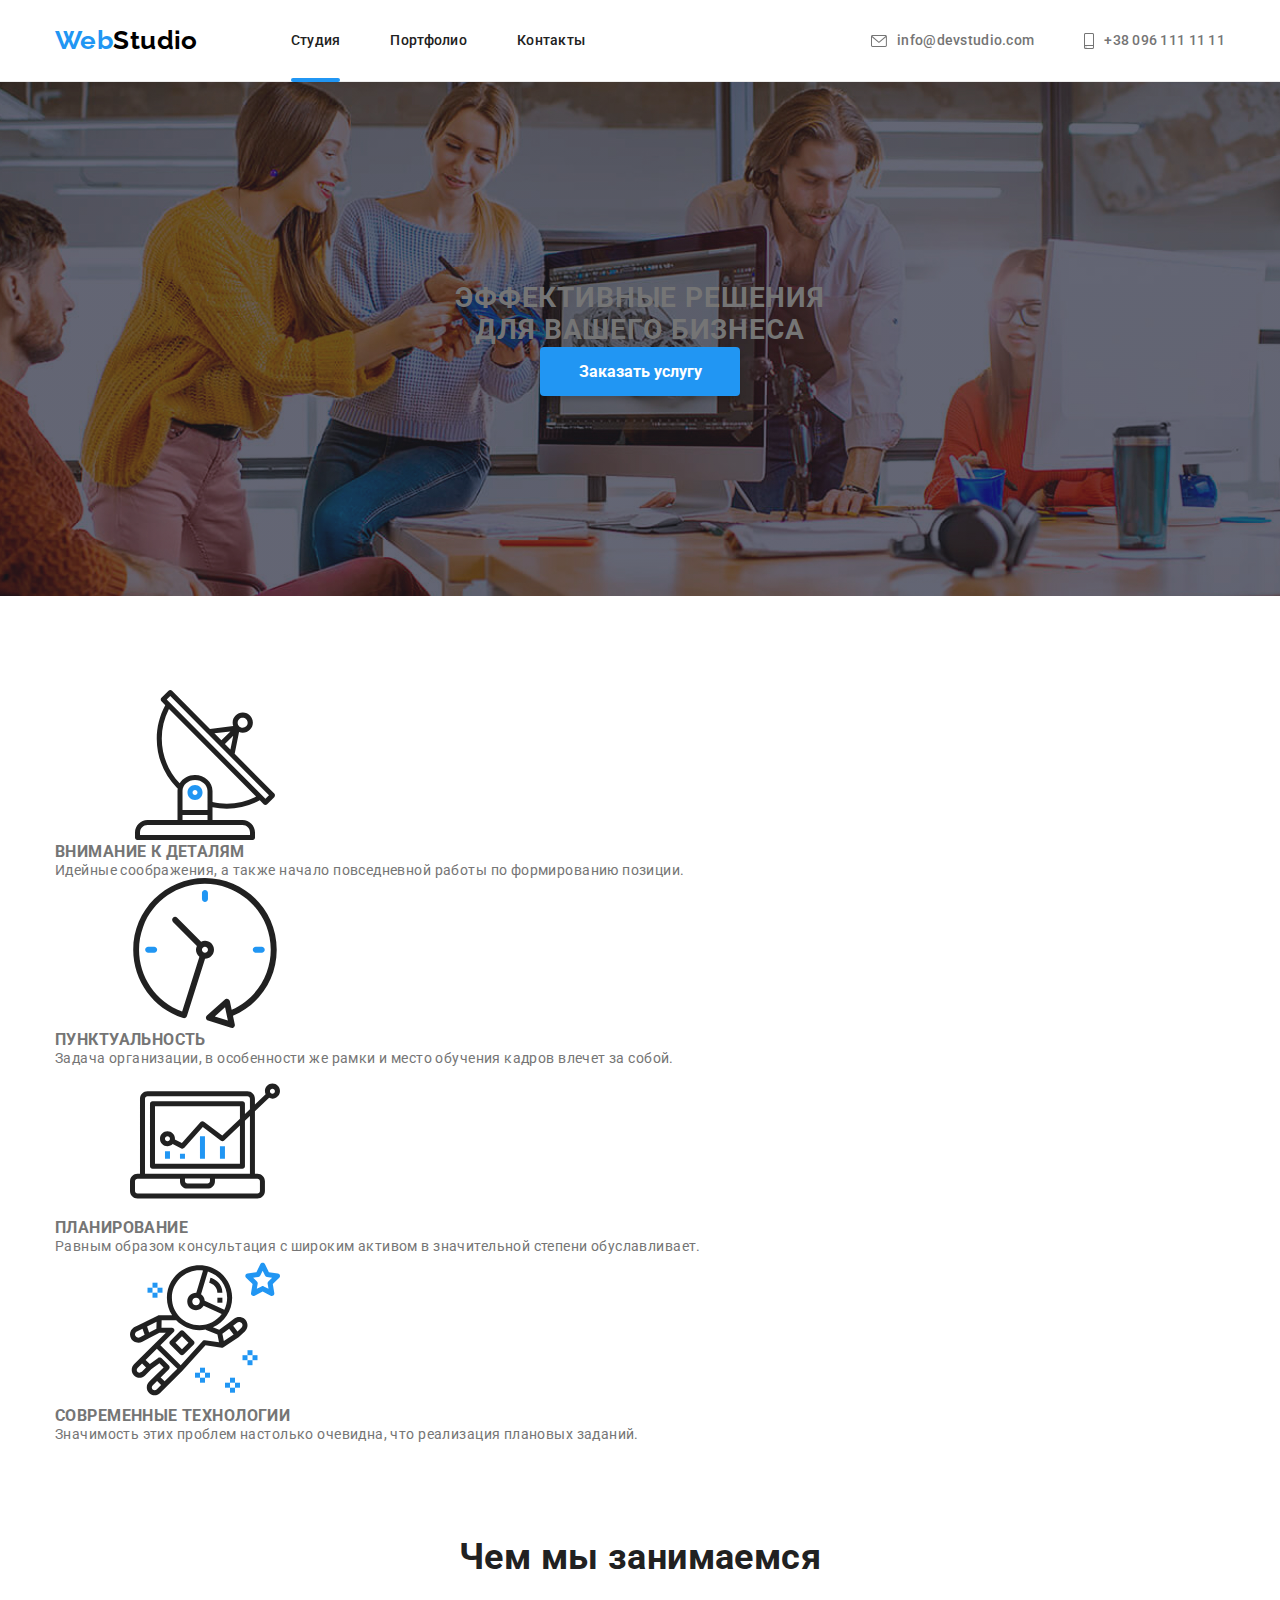
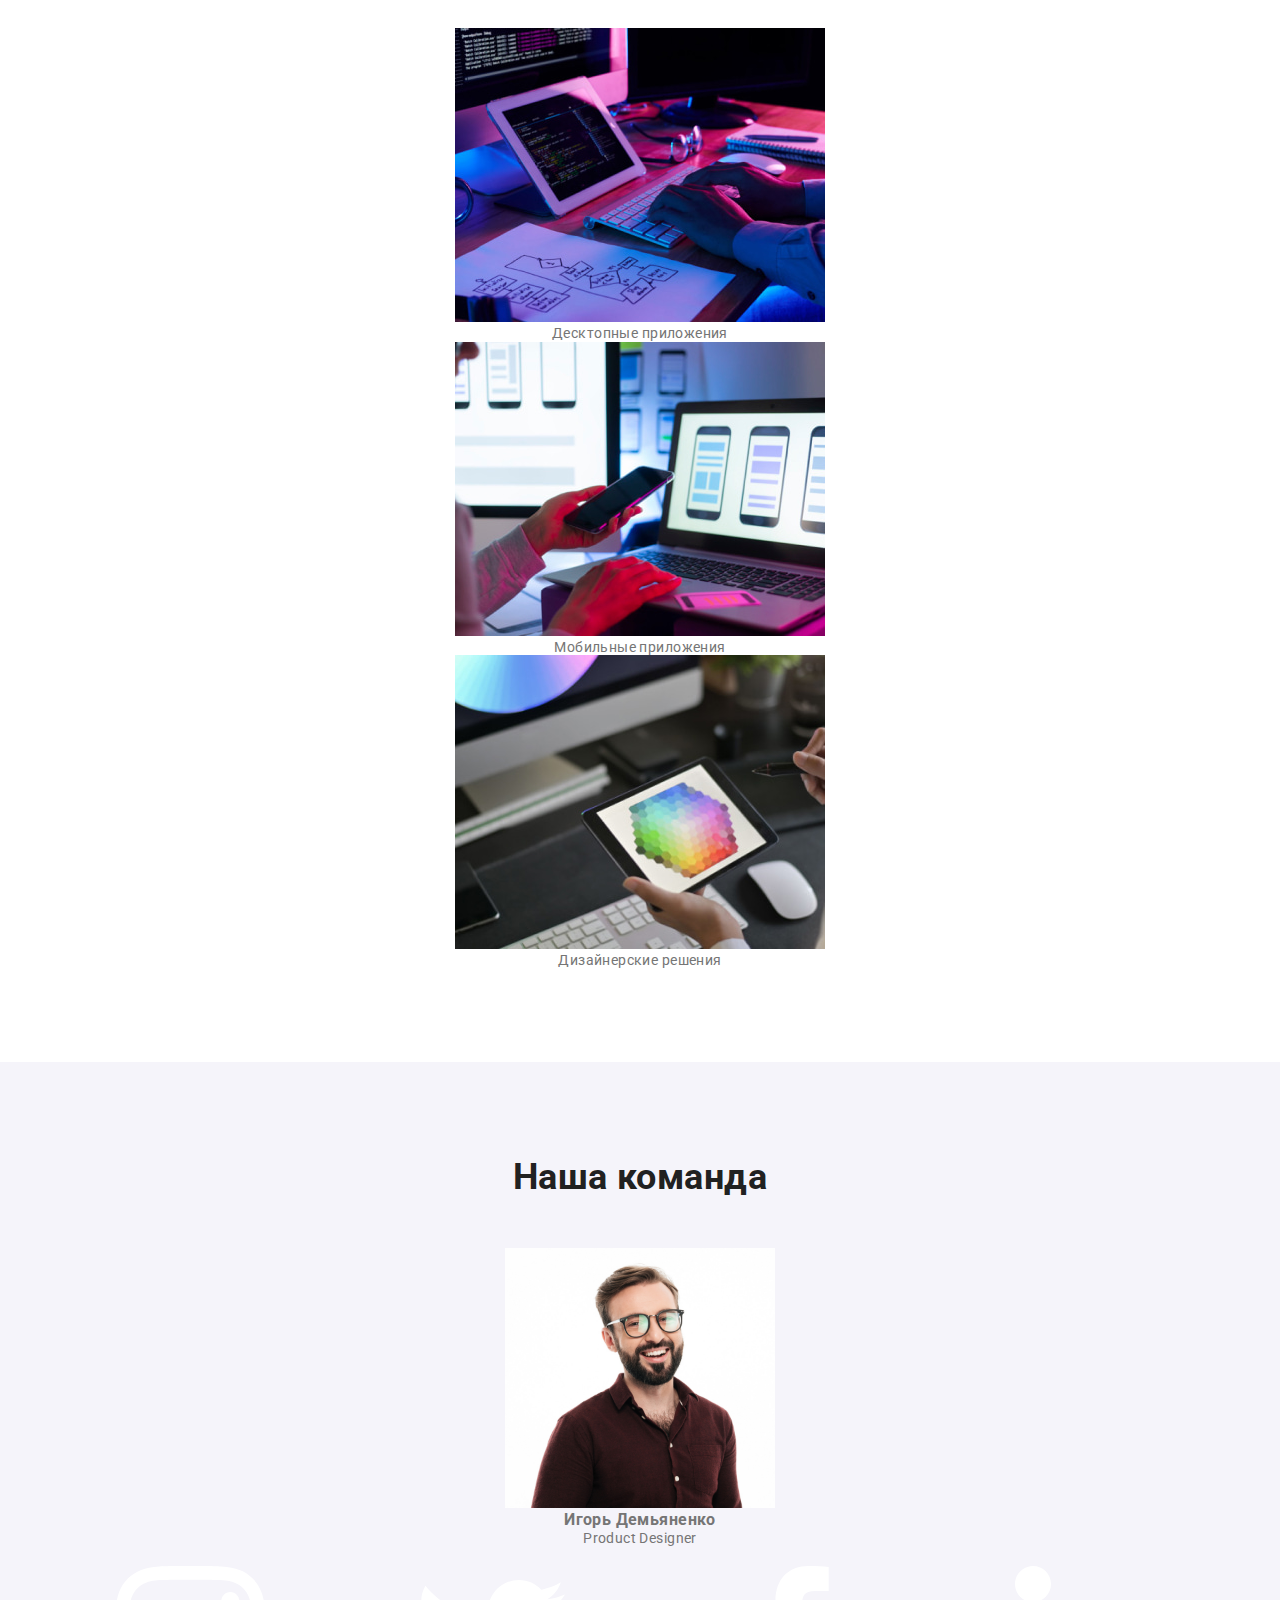
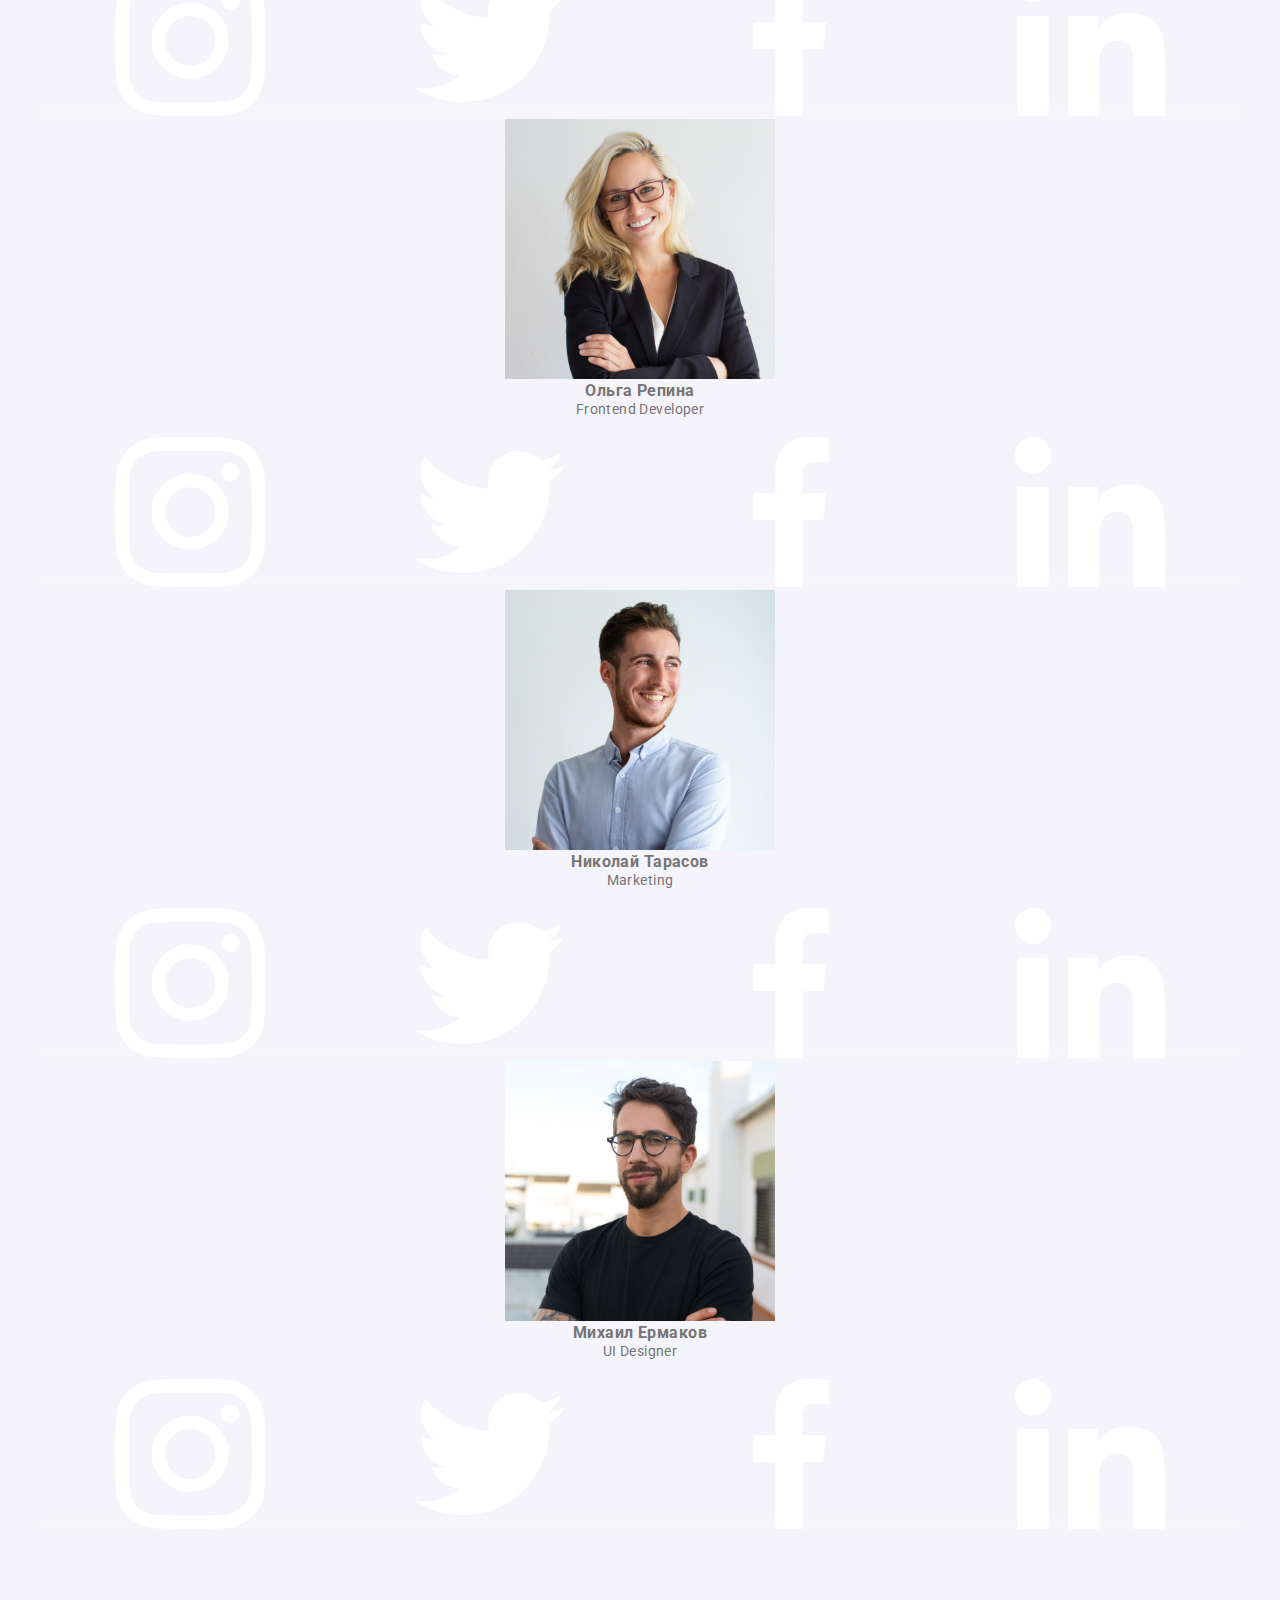
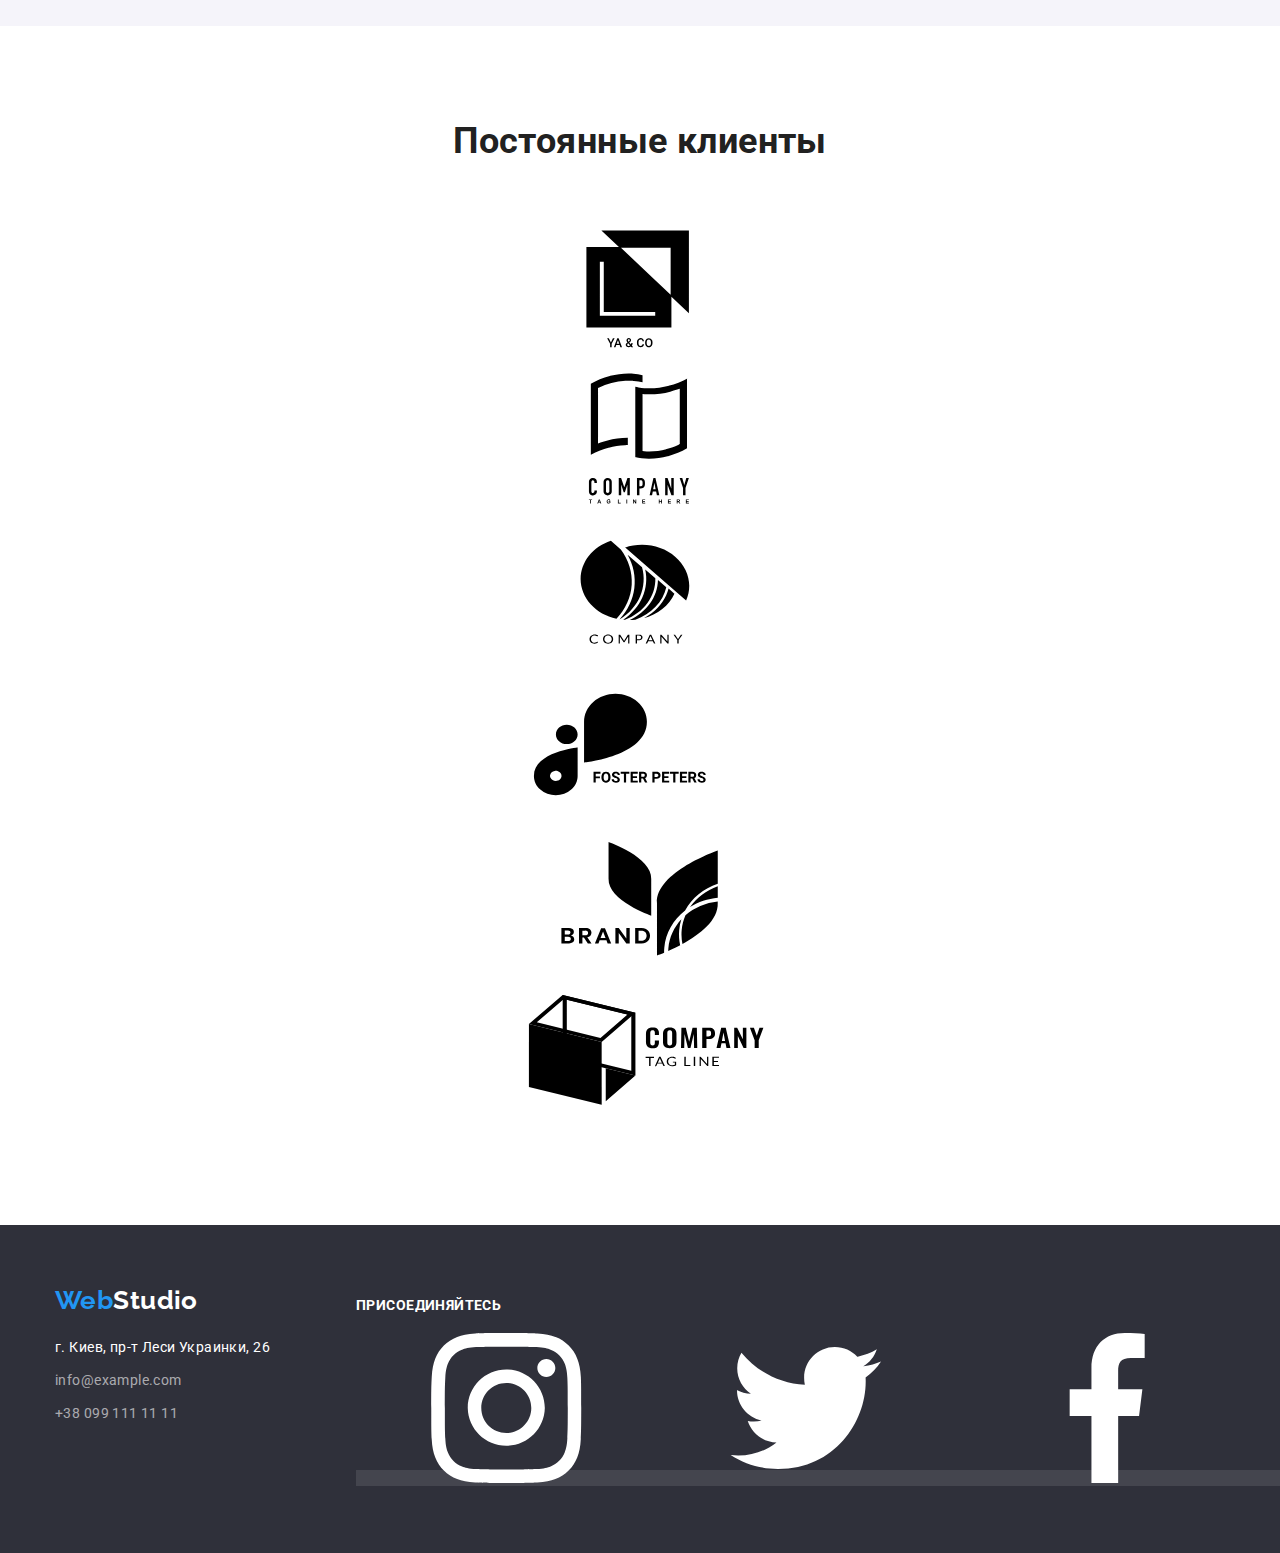
==== commit d922dc28: "sass start" ====
--- a/index.html
+++ b/index.html
@@ -19,6 +19,7 @@
     />
     <!-- підключення файлу стилів -->
     <link rel="stylesheet" href="./css/styles.css" />
+    <!-- <link rel="stylesheet" href="./css/main.min.css" /> -->
   </head>
   <body>
     <!--заголовок страницы-->
@@ -65,8 +66,8 @@
       <div class="underline"></div>
       <!--section hero-->
       <section class="hero">
-        <div class="hero-container">
-          <h1 class="hero-title">
+        <div class="">
+          <h1 class="hero__title">
             ЭФФЕКТИВНЫЕ РЕШЕНИЯ <br />ДЛЯ ВАШЕГО БИЗНЕСА
           </h1>
           <button class="button" type="button" data-modal-open>
@@ -75,55 +76,55 @@
         </div>
       </section>
 
-      <!--Наши преимущества Features-->
+      <!--Наши преимущества features__-->
       <section class="features">
         <div class="container">
           <h2 class="visually-hidden">Features</h2>
-          <ul class="list features-list">
-            <li class="features-item">
-              <div class="features-wrap">
-                <svg class="features-icon">
+          <ul class="list features__list">
+            <li class="features__item">
+              <div class="features__wrap">
+                <svg class="features__icon">
                   <use href="./images/icons.svg#icon-antenna"></use>
                 </svg>
               </div>
-              <h3 class="features-list-title">ВНИМАНИЕ К ДЕТАЛЯМ</h3>
-              <p class="features-list-txt">
+              <h3 class="features__title">ВНИМАНИЕ К ДЕТАЛЯМ</h3>
+              <p class="features__text">
                 Идейные соображения, а также начало повседневной работы по
                 формированию позиции.
               </p>
             </li>
-            <li class="features-item">
-              <div class="features-wrap">
-                <svg class="features-icon">
+            <li class="features__item">
+              <div class="features__wrap">
+                <svg class="features__icon">
                   <use href="./images/icons.svg#icon-clock"></use>
                 </svg>
               </div>
-              <h3 class="features-list-title">ПУНКТУАЛЬНОСТЬ</h3>
-              <p class="features-list-txt">
+              <h3 class="features__title">ПУНКТУАЛЬНОСТЬ</h3>
+              <p class="features__text">
                 Задача организации, в особенности же рамки и место обучения
                 кадров влечет за собой.
               </p>
             </li>
-            <li class="features-item">
-              <div class="features-wrap">
-                <svg class="features-icon">
+            <li class="features__item">
+              <div class="features__wrap">
+                <svg class="features__icon">
                   <use href="./images/icons.svg#icon-diagram"></use>
                 </svg>
               </div>
-              <h3 class="features-list-title">ПЛАНИРОВАНИЕ</h3>
-              <p class="features-list-txt">
+              <h3 class="features__title">ПЛАНИРОВАНИЕ</h3>
+              <p class="features__text">
                 Равным образом консультация с широким активом в значительной
                 степени обуславливает.
               </p>
             </li>
-            <li class="features-item">
-              <div class="features-wrap">
-                <svg class="features-icon">
+            <li class="features__item">
+              <div class="features__wrap">
+                <svg class="features__icon">
                   <use href="./images/icons.svg#icon-astronaut"></use>
                 </svg>
               </div>
-              <h3 class="features-list-title">СОВРЕМЕННЫЕ ТЕХНОЛОГИИ</h3>
-              <p class="features-list-txt">
+              <h3 class="features__title">СОВРЕМЕННЫЕ ТЕХНОЛОГИИ</h3>
+              <p class="features__text">
                 Значимость этих проблем настолько очевидна, что реализация
                 плановых заданий.
               </p>
@@ -136,41 +137,41 @@
       <section class="services">
         <div class="container">
           <h2 class="title">Чем мы занимаемся</h2>
-          <ul class="list services-list">
-            <li class="services-item">
-              <div class="services-tumb">
+          <ul class="list services__list">
+            <li class="services__item">
+              <div class="services__wrap">
                 <img
-                  class="image-block"
+                  class="image"
                   src="./images/photobox1.jpg"
                   alt="верстальщик пишет код"
                   width="370"
                   height="294"
                 />
-                <p class="services-tumb-text">Десктопные приложения</p>
-              </div>
-            </li>
-            <li class="services-item">
-              <div class="services-tumb">
+                <p class="services__text">Десктопные приложения</p>
+              </div>
+            </li>
+            <li class="services__item">
+              <div class="services__wrap">
                 <img
-                  class="image-block"
+                  class="image"
                   src="./images/photobox2.jpg"
                   alt="человек держит в левой руке смартфон, рядом стоит ноутбук, на котором изображено 3 смартфона"
                   width="370"
                   height="294"
                 />
-                <p class="services-tumb-text">Мобильные приложения</p>
-              </div>
-            </li>
-            <li class="services-item">
-              <div class="services-tumb">
+                <p class="services__text">Мобильные приложения</p>
+              </div>
+            </li>
+            <li class="services__item">
+              <div class="services__wrap">
                 <img
-                  class="image-block"
+                  class="image"
                   src="./images/photobox3.jpg"
                   alt="в левой руке планшет с изображением 6-гранника, в правой руке stylus-ручка"
                   width="370"
                   height="294"
                 />
-                <p class="services-tumb-text">Дизайнерские решения</p>
+                <p class="services__text">Дизайнерские решения</p>
               </div>
             </li>
           </ul>
@@ -180,166 +181,166 @@
       <section class="team">
         <div class="container">
           <h2 class="title">Наша команда</h2>
-          <ul class="list team-list">
-            <li class="team-item">
+          <ul class="list team__list">
+            <li class="team__item">
               <img
-                class="team-image image-block"
+                class="image team__image"
                 src="./images/teamcard1.jpg"
                 alt="Игорь Демьяненко"
                 width="270"
                 height="260"
               />
-              <h3 class="team-item-title">Игорь Демьяненко</h3>
-              <p class="team-item-txt">Product Designer</p>
+              <h3 class="team__title">Игорь Демьяненко</h3>
+              <p class="team__text">Product Designer</p>
 
               <ul class="list social-links">
-                <li class="social-item">
-                  <a class="social-link" href="">
-                    <svg class="social-link-icon">
+                <li class="social-links__item">
+                  <a class="link social-links__link" href="">
+                    <svg class="social-links__icon">
                       <use href="./images/icons.svg#icon-instagram"></use>
                     </svg>
                   </a>
                 </li>
-                <li class="social-item">
-                  <a class="social-link" href="">
-                    <svg class="social-link-icon">
+                <li class="social-links__item">
+                  <a class="social-links__link" href="">
+                    <svg class="social-links__icon">
                       <use href="./images/icons.svg#icon-twitter"></use>
                     </svg>
                   </a>
                 </li>
-                <li class="social-item">
-                  <a class="social-link" href="">
-                    <svg class="social-link-icon">
+                <li class="social-links__item">
+                  <a class="social-links__link" href="">
+                    <svg class="social-links__icon">
                       <use href="./images/icons.svg#icon-facebook"></use>
                     </svg>
                   </a>
                 </li>
-                <li class="social-item">
-                  <a class="social-link" href="">
-                    <svg class="social-link-icon">
+                <li class="social-links__item">
+                  <a class="social-links__link" href="">
+                    <svg class="social-links__icon">
                       <use href="./images/icons.svg#icon-linkedin"></use>
                     </svg>
                   </a>
                 </li>
               </ul>
             </li>
-            <li class="team-item">
+            <li class="team__item">
               <img
-                class="team-image image-block"
+                class="image team__image"
                 src="./images/teamcard2.jpg"
                 alt="Ольга Репина"
                 width="270"
                 height="260"
               />
-              <h3 class="team-item-title">Ольга Репина</h3>
-              <p class="team-item-txt">Frontend Developer</p>
+              <h3 class="team__title">Ольга Репина</h3>
+              <p class="team__text">Frontend Developer</p>
               <ul class="list social-links">
-                <li class="social-item">
-                  <a class="social-link" href="">
-                    <svg class="social-link-icon">
+                <li class="social-links__item">
+                  <a class="link social-links__link" href="">
+                    <svg class="social-links__icon">
                       <use href="./images/icons.svg#icon-instagram"></use>
                     </svg>
                   </a>
                 </li>
-                <li class="social-item">
-                  <a class="social-link" href="">
-                    <svg class="social-link-icon">
+                <li class="social-links__item">
+                  <a class="social-links__link" href="">
+                    <svg class="social-links__icon">
                       <use href="./images/icons.svg#icon-twitter"></use>
                     </svg>
                   </a>
                 </li>
-                <li class="social-item">
-                  <a class="social-link" href="">
-                    <svg class="social-link-icon">
+                <li class="social-links__item">
+                  <a class="social-links__link" href="">
+                    <svg class="social-links__icon">
                       <use href="./images/icons.svg#icon-facebook"></use>
                     </svg>
                   </a>
                 </li>
-                <li class="social-item">
-                  <a class="social-link" href="">
-                    <svg class="social-link-icon">
+                <li class="social-links__item">
+                  <a class="social-links__link" href="">
+                    <svg class="social-links__icon">
                       <use href="./images/icons.svg#icon-linkedin"></use>
                     </svg>
                   </a>
                 </li>
               </ul>
             </li>
-            <li class="team-item">
+            <li class="team__item">
               <img
-                class="team-image image-block"
+                class="image team__image"
                 src="./images/teamcard3.jpg"
                 alt="Николай Тарасов"
                 width="270"
                 height="260"
               />
-              <h3 class="team-item-title">Николай Тарасов</h3>
-              <p class="team-item-txt">Marketing</p>
+              <h3 class="team__title">Николай Тарасов</h3>
+              <p class="team__text">Marketing</p>
               <ul class="list social-links">
-                <li class="social-item">
-                  <a class="social-link" href="">
-                    <svg class="social-link-icon">
+                <li class="social-links__item">
+                  <a class="link social-links__link" href="">
+                    <svg class="social-links__icon">
                       <use href="./images/icons.svg#icon-instagram"></use>
                     </svg>
                   </a>
                 </li>
-                <li class="social-item">
-                  <a class="social-link" href="">
-                    <svg class="social-link-icon">
+                <li class="social-links__item">
+                  <a class="social-links__link" href="">
+                    <svg class="social-links__icon">
                       <use href="./images/icons.svg#icon-twitter"></use>
                     </svg>
                   </a>
                 </li>
-                <li class="social-item">
-                  <a class="social-link" href="">
-                    <svg class="social-link-icon">
+                <li class="social-links__item">
+                  <a class="social-links__link" href="">
+                    <svg class="social-links__icon">
                       <use href="./images/icons.svg#icon-facebook"></use>
                     </svg>
                   </a>
                 </li>
-                <li class="social-item">
-                  <a class="social-link" href="">
-                    <svg class="social-link-icon">
+                <li class="social-links__item">
+                  <a class="social-links__link" href="">
+                    <svg class="social-links__icon">
                       <use href="./images/icons.svg#icon-linkedin"></use>
                     </svg>
                   </a>
                 </li>
               </ul>
             </li>
-            <li class="team-item">
+            <li class="team__item">
               <img
-                class="team-image image-block"
+                class="image team__image"
                 src="./images/teamcard4.jpg"
                 alt="Михаил Ермаков"
                 width="270"
                 height="260"
               />
-              <h3 class="team-item-title">Михаил Ермаков</h3>
-              <p class="team-item-txt">UI Designer</p>
+              <h3 class="team__title">Михаил Ермаков</h3>
+              <p class="team__text">UI Designer</p>
               <ul class="list social-links">
-                <li class="social-item">
-                  <a class="social-link" href="">
-                    <svg class="social-link-icon">
+                <li class="social-links__item">
+                  <a class="link social-links__link" href="">
+                    <svg class="social-links__icon">
                       <use href="./images/icons.svg#icon-instagram"></use>
                     </svg>
                   </a>
                 </li>
-                <li class="social-item">
-                  <a class="social-link" href="">
-                    <svg class="social-link-icon">
+                <li class="social-links__item">
+                  <a class="social-links__link" href="">
+                    <svg class="social-links__icon">
                       <use href="./images/icons.svg#icon-twitter"></use>
                     </svg>
                   </a>
                 </li>
-                <li class="social-item">
-                  <a class="social-link" href="">
-                    <svg class="social-link-icon">
+                <li class="social-links__item">
+                  <a class="social-links__link" href="">
+                    <svg class="social-links__icon">
                       <use href="./images/icons.svg#icon-facebook"></use>
                     </svg>
                   </a>
                 </li>
-                <li class="social-item">
-                  <a class="social-link" href="">
-                    <svg class="social-link-icon">
+                <li class="social-links__item">
+                  <a class="social-links__link" href="">
+                    <svg class="social-links__icon">
                       <use href="./images/icons.svg#icon-linkedin"></use>
                     </svg>
                   </a>
@@ -353,45 +354,45 @@
       <section class="clients">
         <div class="container">
           <h2 class="title">Постоянные клиенты</h2>
-          <ul class="list clients-list">
-            <li class="clients-item">
-              <a class="clients-link" href=""
-                ><svg class="icon">
+          <ul class="list clients__list">
+            <li class="clients__item">
+              <a class="clients__link" href=""
+                ><svg class="clients__icon">
                   <use href="./images/icons.svg#icon-client1"></use>
                 </svg>
               </a>
             </li>
-            <li class="clients-item">
-              <a class="clients-link" href="">
-                <svg class="icon">
+            <li class="clients__item">
+              <a class="clients__link" href="">
+                <svg class="clients__icon">
                   <use href="./images/icons.svg#icon-client2"></use>
                 </svg>
               </a>
             </li>
-            <li class="clients-item">
-              <a class="clients-link" href="">
-                <svg class="icon">
+            <li class="clients__item">
+              <a class="clients__link" href="">
+                <svg class="clients__icon">
                   <use href="./images/icons.svg#icon-client3"></use>
                 </svg>
               </a>
             </li>
-            <li class="clients-item">
-              <a class="clients-link" href="">
-                <svg class="icon">
+            <li class="clients__item">
+              <a class="clients__link" href="">
+                <svg class="clients__icon">
                   <use href="./images/icons.svg#icon-client4"></use>
                 </svg>
               </a>
             </li>
-            <li class="clients-item">
-              <a class="clients-link" href="">
-                <svg class="icon">
+            <li class="clients__item">
+              <a class="clients__link" href="">
+                <svg class="clients__icon">
                   <use href="./images/icons.svg#icon-client5"></use>
                 </svg>
               </a>
             </li>
-            <li class="clients-item">
-              <a class="clients-link" href="">
-                <svg class="icon">
+            <li class="clients__item">
+              <a class="clients__link" href="">
+                <svg class="clients__icon">
                   <use href="./images/icons.svg#icon-client6"></use>
                 </svg>
               </a>
@@ -430,31 +431,40 @@
 
         <div class="middle-wrap">
           <p class="middle-wrap__label">присоединяйтесь</p>
-          <ul class="list social-links">
+          <ul class="list social-links footer__social-links">
             <li class="social-links__item">
-              <a class="link social-links__link" href="">
+              <a
+                class="link social-links__link social-links__link--footer"
+                href=""
+              >
                 <svg class="social-links__icon">
                   <use href="./images/icons.svg#icon-instagram"></use>
                 </svg>
               </a>
             </li>
-            <li class="social-item">
-              <a class="social-link" href="">
-                <svg class="social-link-icon">
+            <li class="social-links__item">
+              <a
+                class="link social-links__link social-links__link--footer"
+                href=""
+              >
+                <svg class="social-links__icon">
                   <use href="./images/icons.svg#icon-twitter"></use>
                 </svg>
               </a>
             </li>
-            <li class="social-item">
-              <a class="social-link" href="">
-                <svg class="social-link-icon">
+            <li class="social-links__item">
+              <a class="social-links__link social-links__link--footer" href="">
+                <svg class="social-links__icon">
                   <use href="./images/icons.svg#icon-facebook"></use>
                 </svg>
               </a>
             </li>
-            <li class="social-item">
-              <a class="social-link" href="">
-                <svg class="social-link-icon">
+            <li class="social-links__item">
+              <a
+                class="link social-links__link social-links__link--footer"
+                href=""
+              >
+                <svg class="social-links__icon">
                   <use href="./images/icons.svg#icon-linkedin"></use>
                 </svg>
               </a>
@@ -462,104 +472,102 @@
           </ul>
         </div>
 
-        <form class="form-news">
-          <div class="form-newsletter">
-            <label for="email" class="form-newsletter-label">
+        <div class="right-wrap">
+          <form class="newsletter">
+            <label for="email" class="newsletter__label">
               Подпишитесь на рассылку
             </label>
-            <div class="form-newsletter-wrap">
+            <div class="newsletter__wrap">
               <input
                 id="email"
                 type="email"
                 name="email"
                 placeholder="E-mail"
-                class="form-newsletter-input"
-              />
-              <button type="submit" class="form-newsletter-button button">
-                <span class="form-newletter-text">Подписаться</span>
-                <svg class="form-newsletter-icon">
+                class="newsletter__input"
+              />
+              <button type="submit" class="button newsletter__button">
+                <span class="newsletter__button-label">Подписаться</span>
+                <svg class="newsletter__button-icon">
                   <use href="./images/icons.svg#icon-send"></use>
                 </svg>
               </button>
             </div>
-          </div>
-        </form>
+          </form>
+        </div>
       </div>
     </footer>
     <!-- модальне вікно -->
     <div class="beckdrop is-hidden" data-modal>
       <div class="modal">
-        <button class="modal-button" type="button" data-modal-close>
-          <svg class="modal-icon">
+        <button class="modal__button" type="button" data-modal-close>
+          <svg class="modal__icon">
             <use href="./images/icons.svg#icon-close-18"></use>
           </svg>
         </button>
-        <p class="modal-title">Оставьте свои данные, мы вам перезвоним</p>
-        <form name="form-contacts-callback" class="form-contacts-callback">
-          <div class="contacts-callback-wrap">
-            <label for="name" class="contacts-callback-label">Имя</label>
-            <div class="contacts-callback-inner contacts-callback-box">
-              <svg class="contacts-callback-icon">
+        <p class="modal__title">Оставьте свои данные, мы вам перезвоним</p>
+        <form name="callback" class="callback">
+          <div class="callback__wrap">
+            <label for="name" class="callback__label">Имя</label>
+            <div class="callback__inner callback__border">
+              <svg class="callback__icon">
                 <use href="./images/icons.svg#icon-person"></use>
               </svg>
               <input
                 id="name"
                 type="text"
                 name="name"
-                class="contacts-callback-input"
+                class="callback__input"
               />
             </div>
 
-            <label for="phone" class="contacts-callback-label">Телефон</label>
-            <div class="contacts-callback-inner contacts-callback-box">
-              <svg class="contacts-callback-icon">
+            <label for="phone" class="callback__label">Телефон</label>
+            <div class="callback__inner callback__border">
+              <svg class="callback__icon">
                 <use href="./images/icons.svg#icon-phone-modal"></use>
               </svg>
               <input
                 id="phone"
                 type="tel"
                 name="phone"
-                class="contacts-callback-input"
+                class="callback__input"
               />
             </div>
 
-            <label for="email" class="contacts-callback-label">Почта</label>
-            <div class="contacts-callback-inner contacts-callback-box">
-              <svg class="contacts-callback-icon">
+            <label for="email" class="callback__label">Почта</label>
+            <div class="callback__inner callback__border">
+              <svg class="callback__icon">
                 <use href="./images/icons.svg#icon-email-modal"></use>
               </svg>
               <input
                 id="email"
                 type="email"
                 name="email"
-                class="contacts-callback-input"
+                class="callback__input"
               />
             </div>
 
-            <label for="comment" class="contacts-callback-label"
-              >Комментарий</label
-            >
+            <label for="comment" class="callback__label">Комментарий</label>
             <textarea
               id="comment"
               name="comment"
               placeholder="Введите текст"
-              class="contacts-callback-textarea contacts-callback-box"
+              class="callback__textarea callback__border"
             ></textarea>
 
-            <div class="contacts-callback-check">
+            <div class="checkbox">
               <input
                 id="check-contacts"
                 type="checkbox"
                 name="check-contacts"
                 value="enabled"
-                class="contacts-callback-checkbox visually-hidden"
-              />
-
-              <label for="check-contacts">
-                <span class="check-contacts-label"
+                class="checkbox__input visually-hidden"
+              />
+
+              <label class="checkbox__contacts" for="check-contacts">
+                <span class="checkbox__label"
                   >Соглашаюсь с рассылкой и принимаю</span
                 >
-                <a class="check-contacts-link link" href="">Условия договора</a>
+                <a class="link checkbox__link" href="">Условия договора</a>
               </label>
             </div>
           </div>
--- a/css/main.min.css
+++ b/css/main.min.css
@@ -0,0 +1 @@
+/* No CSS *//*# sourceMappingURL=main.min.css.map */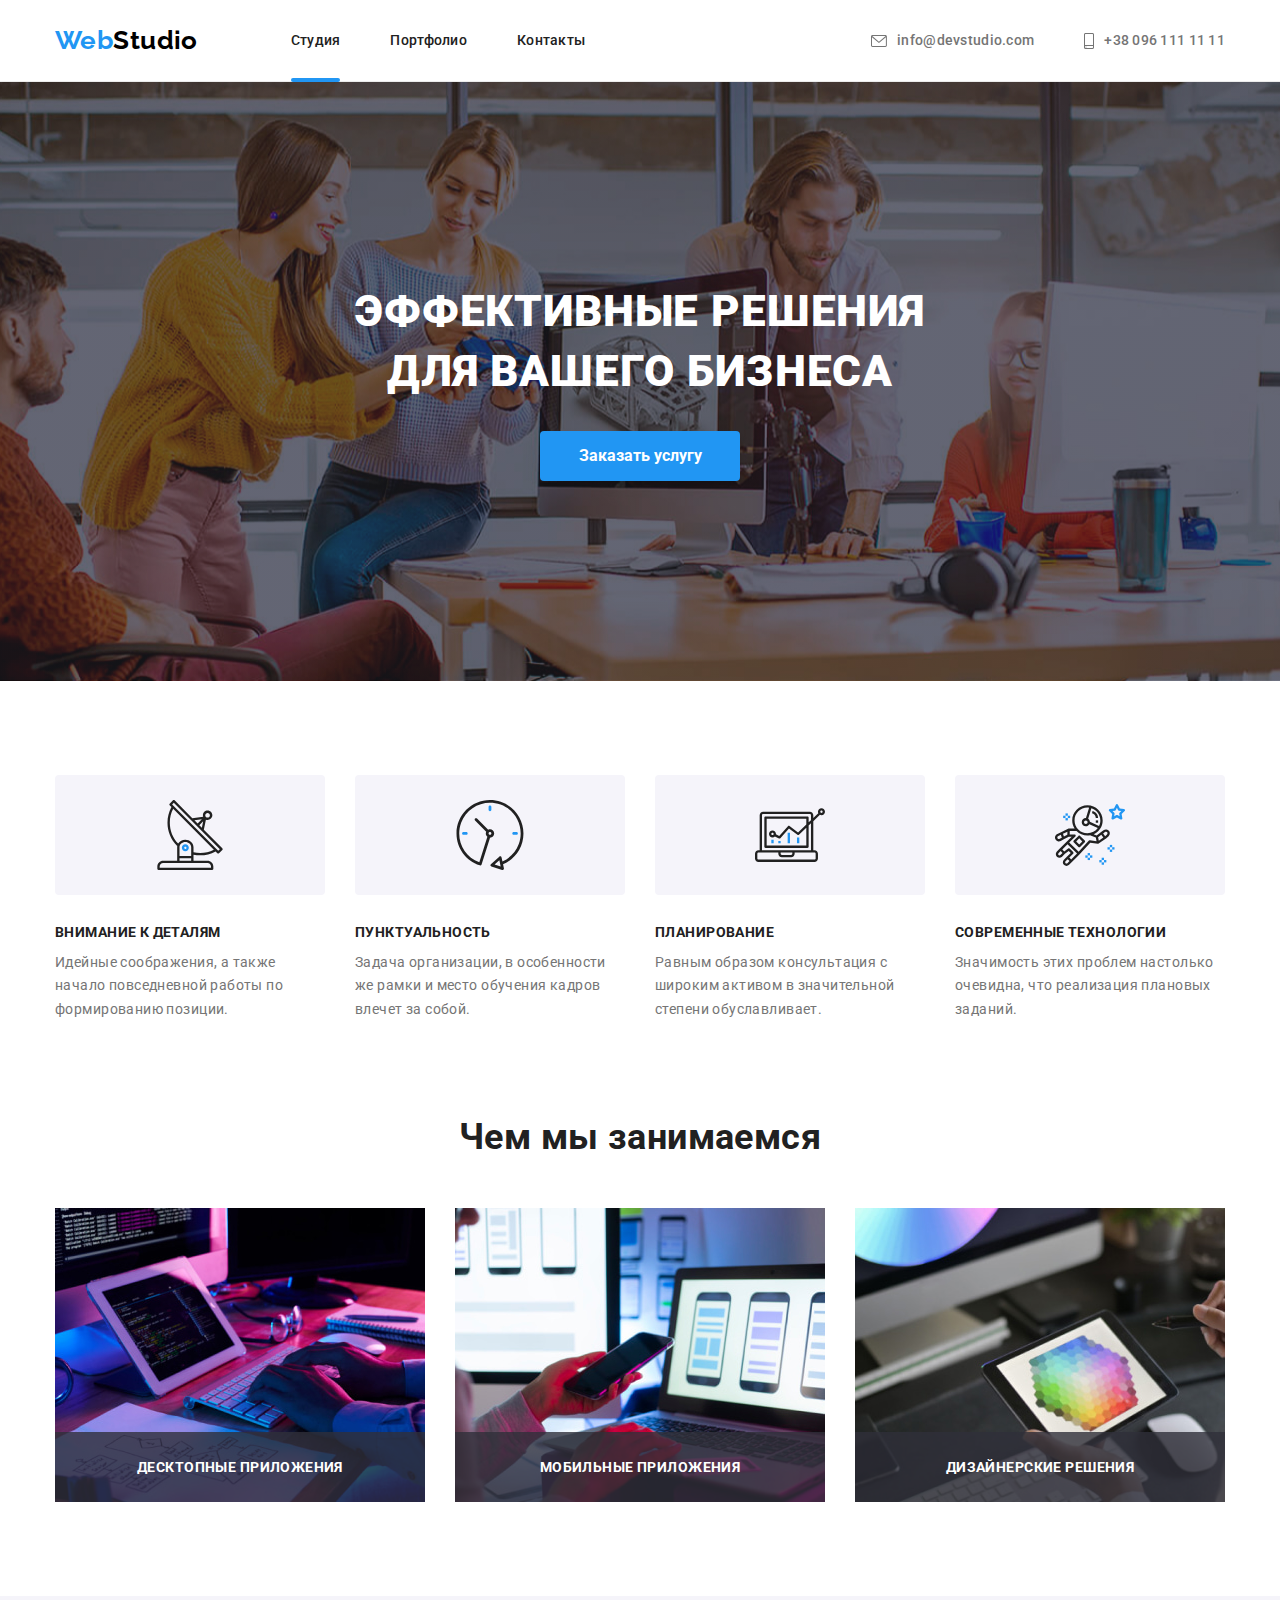
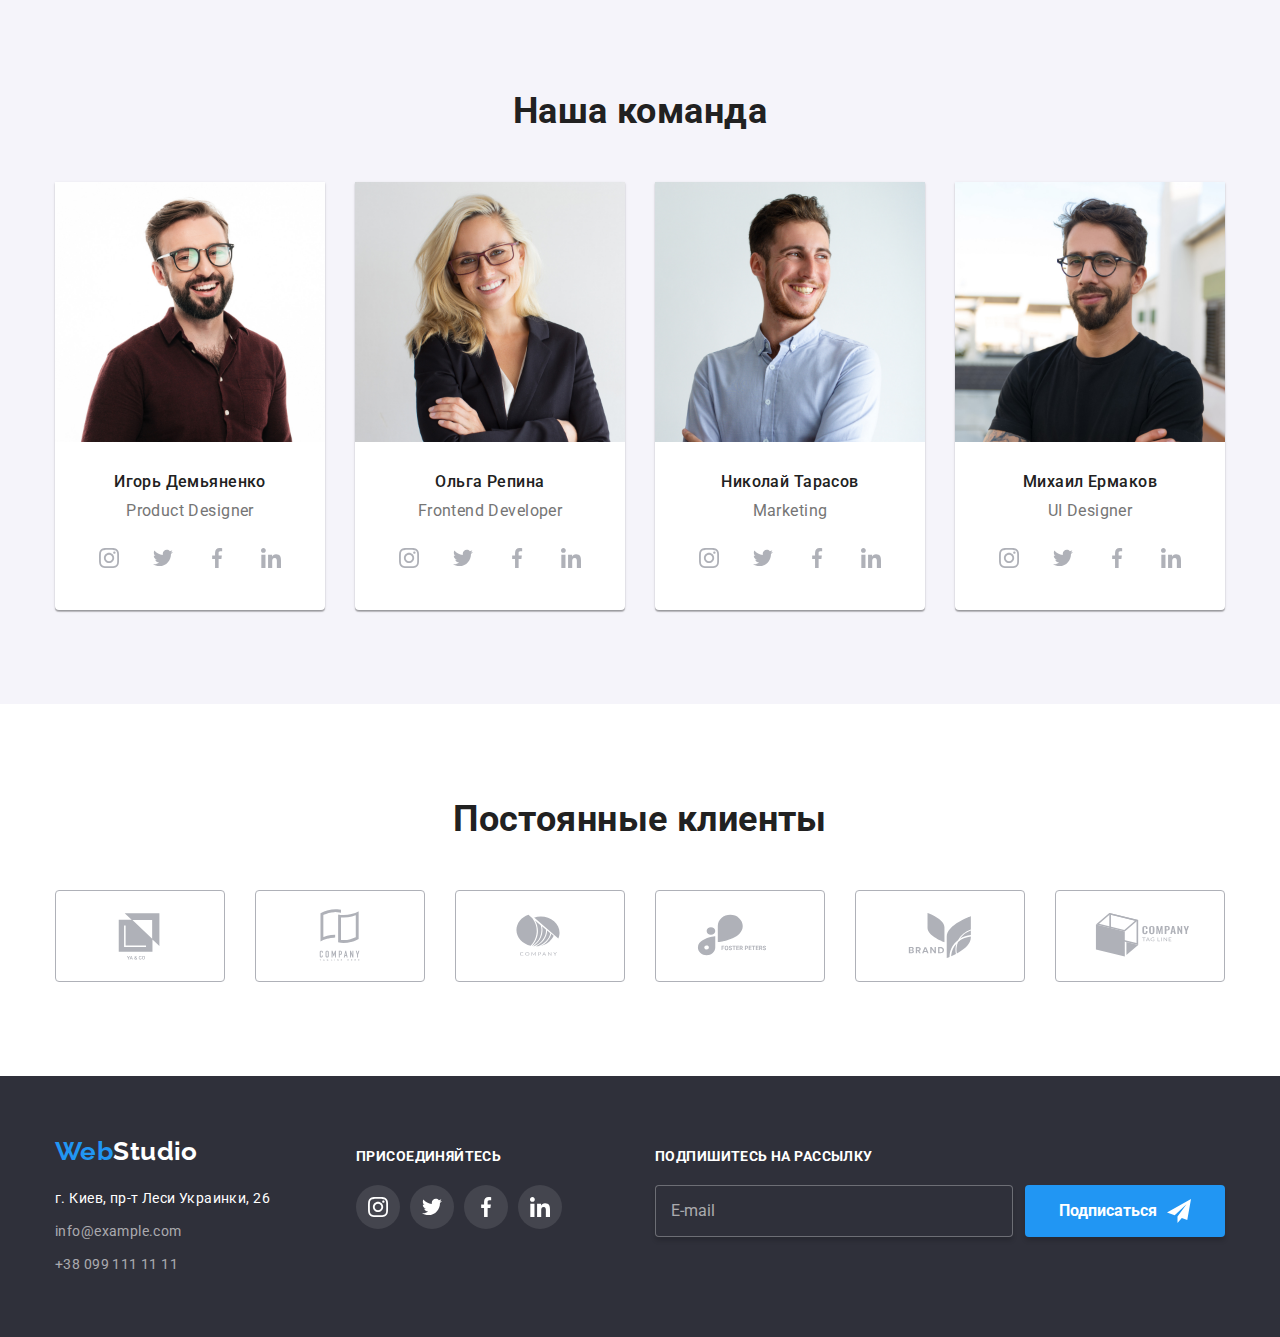
==== commit 599bc4e6: "BEM+SASS" ====
--- a/index.html
+++ b/index.html
@@ -18,8 +18,7 @@
       rel="stylesheet"
     />
     <!-- підключення файлу стилів -->
-    <link rel="stylesheet" href="./css/styles.css" />
-    <!-- <link rel="stylesheet" href="./css/main.min.css" /> -->
+    <link rel="stylesheet" href="./css/main.min.css" />
   </head>
   <body>
     <!--заголовок страницы-->
--- a/css/main.min.css
+++ b/css/main.min.css
@@ -1 +1,3 @@
-/* No CSS *//*# sourceMappingURL=main.min.css.map */+:root{--trans-duration: 250ms;--trans-timing-func: cubic-bezier(0.4, 0, 0.2, 1);--primary-font: roboto, sans-serif;--logo-font: Raleway, sans-serif;--bgc-dark: #2f303a;--bgc-dark-alpha: #2f303acc;--color-primary-dark: #ffffff;--color-footer-contacts: rgba(255, 255, 255, 0.6);--bcg-light: #ffffff;--color-primary-light: #757575;--bcg-team: #f5f4fa;--color-logo-primary: #2196f3;--color-logo-header-secondary: #000000;--color-logo-footer-secondary: #ffffff;--color-title-nav: #212121;--color-nav-active: #2196f3;--bcg-hero: #c4c4c4;--bcg-button-primary: #2196f3;--color-button: #ffffff;--bcg-button-hover: #188ce8;--bgc-portfolio-button: #f5f4fa;--color-portfolio-button: #212121;--bgc-portfolio-button-hover: #2196f3;--color-portfolio-button-hover: #ffffff;--color-clients: #afb1b8}h1,h2,h3,h4,h5,h6,p{margin:0}.link{text-decoration:none}.list{list-style:none;margin:0;padding-left:0}.image{display:block}.visually-hidden{position:absolute;white-space:nowrap;width:1px;height:1px;overflow:hidden;border:0;padding:0;clip:rect(0 0 0 0);clip-path:inset(50%);margin:-1px}.underline{border-bottom:1px solid #ececec}.title{margin-bottom:50px;font-size:36px;line-height:1.17;color:var(--color-title-nav)}body{background-color:var(--bcg-light);color:var(--color-primary-light);font-family:var(--primary-font);font-size:14px;font-weight:400;letter-spacing:0.03em}.container{width:1200px;padding-left:15px;padding-right:15px;margin-left:auto;margin-right:auto}.button,.button-gallery{font-family:inherit;font-size:16px;line-height:1.85;cursor:pointer;border-width:0px;border-radius:4px}.button{display:inline-flex;font-weight:700;justify-content:center;align-items:center;min-width:200px;padding:10px 32px;box-shadow:0 4px 4px rgba(0,0,0,0.15);background-color:var(--bcg-button-primary);color:var(--color-button);transition-property:background-color;transition-duration:var(--trans-duration);transition-timing-function:var(--trans-timing-func)}.button-gallery{padding:6px 22px;font-weight:500;background-color:var(--bgc-portfolio-button);color:var(--color-portfolio-button);transition-property:color, background-color, box-shadow;transition-duration:var(--trans-duration);transition-timing-function:var(--trans-timing-func)}.button-gallery:hover,.button-gallery:focus{background-color:var(--bgc-portfolio-button-hover);color:var(--color-portfolio-button-hover);box-shadow:0px 2px 2px 0px rgba(0,0,0,0.12),0px 1px 2px 0px rgba(0,0,0,0.08),0px 3px 1px 0px rgba(0,0,0,0.1)}.social-links{display:flex;align-items:center;justify-content:center}.social-links__item:not(:last-child){margin-right:10px}.social-links__link{display:flex;align-items:center;justify-content:center;width:44px;height:44px;border:1px solid transparent;border-radius:50% 50%;color:var(--color-clients);transition-property:color, background-color;transition-duration:var(--trans-duration);transition-timing-function:var(--trans-timing-func)}.social-links__link:hover,.social-links__link:focus{color:var(--color-button);background-color:var(--color-nav-active)}.social-links__icon{width:20px;height:20px;fill:currentColor}.logo{font-family:var(--logo-font);font-weight:700;font-size:26px;line-height:1.2;color:var(--color-logo-primary)}.header__logo{color:var(--color-logo-header-secondary)}.footer__logo{color:var(--color-logo-footer-secondary)}.header{padding-top:25px;padding-bottom:25px}.nav{display:flex;align-items:center}.nav__list{display:flex;margin-left:93px;font-weight:500;line-height:1.17;letter-spacing:0.02em}.nav__item:not(:first-child){margin-left:50px}.nav__link{color:var(--color-title-nav);transition-property:color;transition-duration:var(--trans-duration);transition-timing-function:var(--trans-timing-func)}.nav__link:hover,.nav__link:focus{color:var(--color-nav-active)}.nav__link--active{position:relative}.nav__link--active::after{content:"";position:absolute;width:100%;height:4px;border-radius:2px;background-color:var(--color-nav-active);bottom:-34px;left:0;pointer-events:none;transition-property:background-color;transition-duration:var(--trans-duration);transition-timing-function:var(--trans-timing-func)}.contacts{display:flex;margin-left:auto;font-weight:500;line-height:1.14;letter-spacing:0.02em;list-style:none}.contacts__item:first-child{margin-right:50px}.contacts__link{display:flex;align-items:center;color:inherit;transition-property:color;transition-duration:var(--trans-duration);transition-timing-function:var(--trans-timing-func)}.contacts__link:hover,.contacts__link:focus{color:var(--color-nav-active)}.contacts__icon{fill:currentColor;margin-right:10px}.contacts__icon--post{width:16px;height:12px}.contacts__icon--phone{width:10px;height:16px}.hero{background-color:var(--bcg-hero);letter-spacing:0.06em;padding-top:200px;padding-bottom:200px;text-align:center;background-image:linear-gradient(rgba(47,48,58,0.4), rgba(47,48,58,0.4)),url(../images/hero-img.jpg);background-repeat:no-repeat;background-position:calc(100% / 2) calc(100% / 2);background-size:1600px, 1600px}.hero__title{font-weight:900;font-size:44px;line-height:1.35;margin-bottom:30px;text-transform:uppercase;color:var(--color-primary-dark)}.features{padding-top:94px;padding-bottom:94px}.features__list{display:flex;text-align:left}.features__item{flex-basis:270px}.features__item:not(:first-child){margin-left:30px}.features__wrap{display:flex;align-items:center;justify-content:center;width:100%;height:120px;margin-bottom:30px;background-color:var(--bcg-team);border-radius:4px}.features__icon{width:70px;height:70px}.features__title{color:var(--color-title-nav);font-weight:700;font-size:14px;line-height:1.14;margin-bottom:10px;text-transform:uppercase}.features__text{line-height:1.7}.services{padding-top:0px;padding-bottom:94px;text-align:center}.services__list{display:flex}.services__item:not(:first-child){margin-left:30px}.services__wrap{position:relative}.services__text{width:370px;height:70px;display:flex;align-items:center;justify-content:center;font-weight:700;text-transform:uppercase;background-color:Var(--bgc-dark-alpha);color:var(--color-primary-dark);position:absolute;left:0;bottom:0}.team{background-color:var(--bcg-team);padding-top:94px;padding-bottom:94px;text-align:center}.team__list{display:flex}.team__item{padding-bottom:30px;background-color:#ffffff;font-size:16px;line-height:1.19;border-radius:0 0 4px 4px;box-shadow:0px 2px 1px rgba(0,0,0,0.2),0px 1px 1px rgba(0,0,0,0.14),0px 1px 3px rgba(0,0,0,0.12)}.team__item:not(:first-child){margin-left:30px}.team__image{margin-bottom:30px}.team__title{font-size:inherit;margin-bottom:10px;font-weight:500;color:var(--color-title-nav)}.team__text{margin-bottom:16px}.clients{padding-top:94px;padding-bottom:94px;text-align:center}.clients__list{display:flex;align-items:center;justify-content:center}.clients__item:not(:last-child){margin-right:30px}.clients__link{display:flex;align-items:center;justify-content:center;width:170px;height:92px;border:1px solid var(--color-clients);border-radius:4px;color:var(--color-clients);transition-property:color, border-color;transition-duration:var(--trans-duration);transition-timing-function:var(--trans-timing-func)}.clients__link:hover,.clients__link:focus{border-color:var(--color-nav-active);color:var(--color-nav-active)}.clients__icon{width:106px;height:60px;fill:currentColor}.footer{background-color:var(--bgc-dark);text-align:left;padding-top:60px;padding-bottom:60px}.footer__container{display:flex}.left-wrap{margin-right:70px}.address{font-style:normal;margin-top:20px;line-height:1.71;color:var(--color-primary-dark)}.address__list{width:231px}.address__item:not(:last-child){margin-bottom:9px}.address__contacts{color:var(--color-footer-contacts);transition-property:color;transition-duration:var(--trans-duration);transition-timing-function:var(--trans-timing-func)}.address__contacts:hover,.address__contacts:focus{color:var(--color-nav-active)}.middle-wrap{margin-right:93px}.middle-wrap__label{padding-top:12px;font-weight:700;text-transform:uppercase;line-height:1.17;color:var(--color-primary-dark)}.footer__social-links{margin-top:20px;fill:currentColor}.social-links__link--footer{background-color:rgba(255,255,255,0.1);color:var(--color-primary-dark)}.social-links__link--footer:hover,.social-links__link--footer:focus{background-color:var(--color-nav-active)}.right-wrap{flex-grow:1}.newsletter{display:flex;flex-direction:column}.newsletter__label{padding-top:12px;font-weight:700;text-transform:uppercase;line-height:1.17;color:var(--color-primary-dark)}.newsletter__label{margin-bottom:20px}.newsletter__wrap{display:flex;justify-content:space-between}.newsletter__input{padding:15px;margin-right:12px;border:1px solid;border-color:rgba(255,255,255,0.3);box-shadow:0px 4px 4px 0px #00000026;background-color:var(--bgc-dark);border-radius:4px;flex-grow:1;font-family:inherit;font-weight:400;font-size:16px;line-height:1.25;color:var(--color-footer-contacts);outline:transparent;transition-property:border-color;transition-duration:var(--trans-duration);transition-timing-function:var(--trans-timing-func)}.newsletter__input:focus-within{border-color:var(--color-nav-active)}.newsletter__input::placeholder{color:var(--color-footer-contacts)}.newsletter__button{padding:10px 29px;flex-grow:0;margin-right:0}.newsletter__button-label{margin-right:10px}.newsletter__button-icon{width:24px;height:24px;fill:currentColor}.page-gallery{padding-top:94px;padding-bottom:94px}.buttons{display:flex;justify-content:center;margin-bottom:50px}.buttons__item:nth-child(n+2){margin-left:8px}.gallery{display:flex;flex-wrap:wrap}.gallery__item:not(:nth-child(3n+1)){margin-left:30px}.gallery__item:nth-child(-n+6){margin-bottom:30px}.gallery__link{max-width:370px;display:block;text-align:left;transition-property:box-shadow;transition-duration:var(--trans-duration);transition-timing-function:var(--trans-timing-func)}.gallery__link:hover{box-shadow:1px 4px 6px 0px rgba(0,0,0,0.16),0px 4px 4px 0px rgba(0,0,0,0.06),0px 1px 1px 0px rgba(0,0,0,0.12)}.gallery__link:hover .card-overlay{transform:translateY(0)}.gallery__image{display:block}.gallery__desc{padding:20px 24px;border-left:1px solid #eeeeee;border-bottom:1px solid #eeeeee;border-right:1px solid #eeeeee}.gallery__title{font-weight:700;font-size:18px;line-height:2;letter-spacing:0.06em;color:var(--color-title-nav)}.gallery__text{font-size:16px;line-height:1.87;color:var(--color-primary-light)}.gallery__wrap{position:relative;overflow:hidden}.card-overlay{position:absolute;left:0;bottom:0;transition:transform;transition-duration:var(--trans-duration);transition-timing-function:var(--trans-timing-func);transform:translateY(100%);background-color:var(--color-nav-active);color:var(--color-primary-dark);font-size:18px;line-height:1.55;padding-left:24px;padding-right:24px;display:flex;align-items:center;width:100%;height:100%}.beckdrop{position:fixed;left:50%;top:0;transform:translate(-50%);width:100vw;height:100vh;background-color:#00000033;visibility:visible;pointer-events:initial;opacity:1}.modal{display:flex;flex-direction:column;justify-content:space-between;position:absolute;left:50%;top:50%;opacity:1;transform:translate(-50%, -50%) scale(1);width:528px;height:581px;padding:40px;border-radius:4px;background-color:#ffffff;box-shadow:0px 2px 1px 0px #00000033, 0px 1px 1px 0px #00000024,+ 0px 1px 3px 0px #0000001f;transition-property:transform, opacity;transition-duration:var(--trans-duration);transition-timing-function:var(--trans-timing-func)}.modal__title{font-weight:700;font-size:20px;line-height:1.15;margin-bottom:12px;text-align:Center;color:#212121}.modal__button{position:absolute;top:8px;right:8px;padding:6px;border:1px solid #0000001a;background-color:#ffffff;border-radius:50%;display:flex;align-items:center;justify-content:center;cursor:pointer;color:#000000}.modal__button:hover,.modal__button:focus{color:var(--color-nav-active)}.modal__icon{width:18px;height:18px;fill:currentColor}.beckdrop.is-hidden>.modal{transform:translate(-50%, -50%) scale(0);opacity:0}.beckdrop.is-hidden{visibility:hidden;transition:opacity 0;transition-delay:var(--trans-duration);pointer-events:none}.callback{height:100%;display:flex;flex-direction:column}.callback__wrap{display:flex;flex-grow:1;flex-direction:column;justify-content:space-between}.callback__label{margin-bottom:4px;font-size:12px;line-height:1.17;letter-spacing:0.01em}.callback__inner{height:40px;margin-bottom:10px;color:var(--color-title-nav);display:flex;justify-content:space-between;align-items:center;transition:border-color, color;transition-duration:var(--trans-duration);transition-timing-function:var(--trans-timing-func)}.callback__inner:focus-within{border-color:var(--color-nav-active);color:var(--color-nav-active)}.callback__border{padding:11px 12px;outline:transparent;border:1px solid rgba(33,33,33,0.2);border-radius:4px}.callback__icon{width:18px;height:18px;margin-right:12px;fill:currentColor}.callback__textarea{flex-grow:1;resize:none;margin-bottom:20px;transition:border-color;transition-duration:var(--trans-duration);transition-timing-function:var(--trans-timing-func)}.callback__textarea:focus-within{border-color:var(--color-nav-active)}.callback__textarea::placeholder{font-size:14px;line-height:1.14;letter-spacing:0.01em;color:rgba(117,117,117,0.5)}.callback__input{flex-grow:1;border:none;outline:transparent}.submit-button{margin-left:auto;margin-right:auto}.checkbox{margin-left:auto;margin-right:auto}.checkbox__input{color:white;border:none;outline:transparent}.checkbox__contacts{display:inline-flex;align-items:center;cursor:pointer;margin-bottom:30px}.checkbox__contacts::before{content:"";display:inline-block;width:16px;height:15px;margin-right:8px;background-color:var(--bcg-light);transition:background-image, background-color;transition-duration:var(--trans-duration);transition-timing-function:var(--trans-timing-func);background-image:url("../images/icon-checkbox.svg");background-position:50% 50%;background-repeat:no-repeat}.checkbox__input:checked+.checkbox__contacts::before{content:"";display:inline-block;width:16px;height:15px;margin-right:8px;background-color:var(--color-nav-active);background-image:url("../images/icon-checked.svg");background-position:50% 50%;background-repeat:no-repeat}.checkbox__label{font-size:14px;line-height:1.71;margin-right:4px;color:var(--color-primary-light)}.checkbox__link{color:var(--color-nav-active);position:relative}.checkbox__link::after{content:"";position:absolute;width:100%;height:1px;left:0;bottom:0;background-color:var(--color-nav-active)}
+/*# sourceMappingURL=main.min.css.map */